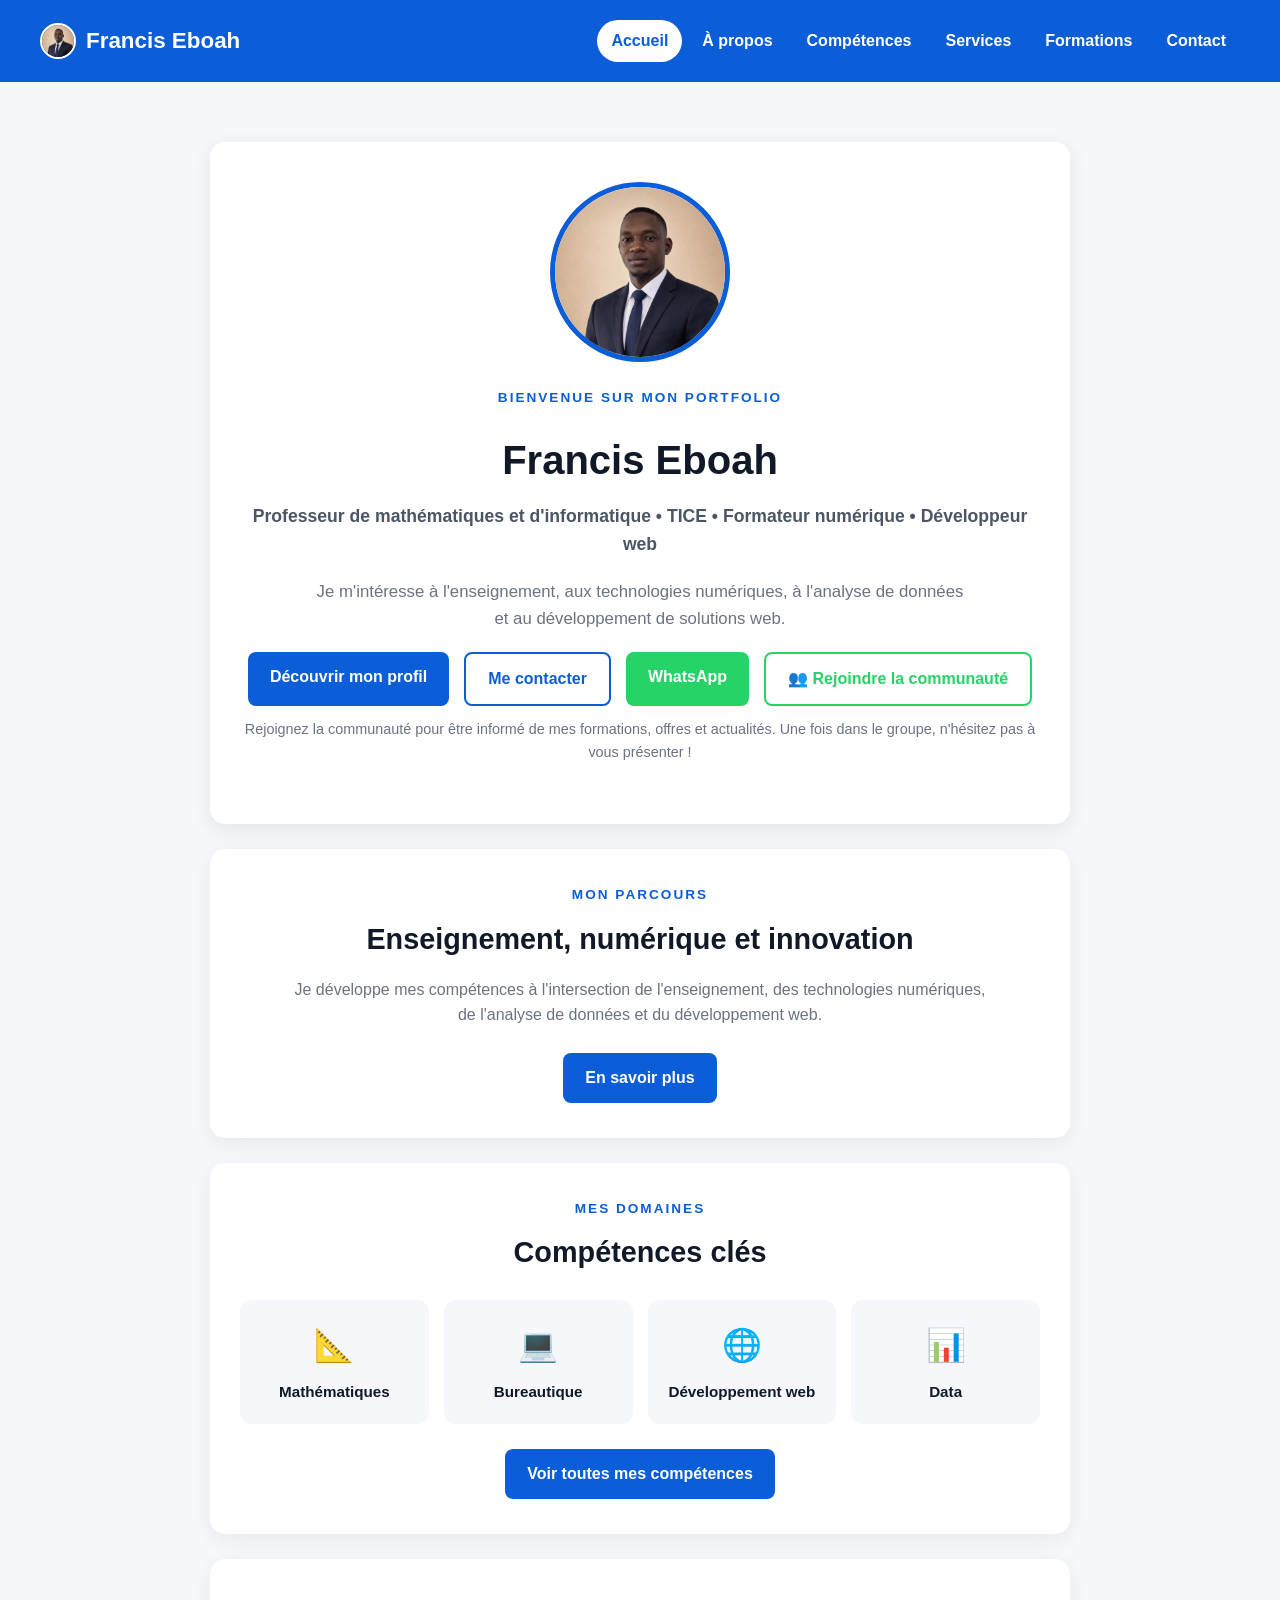
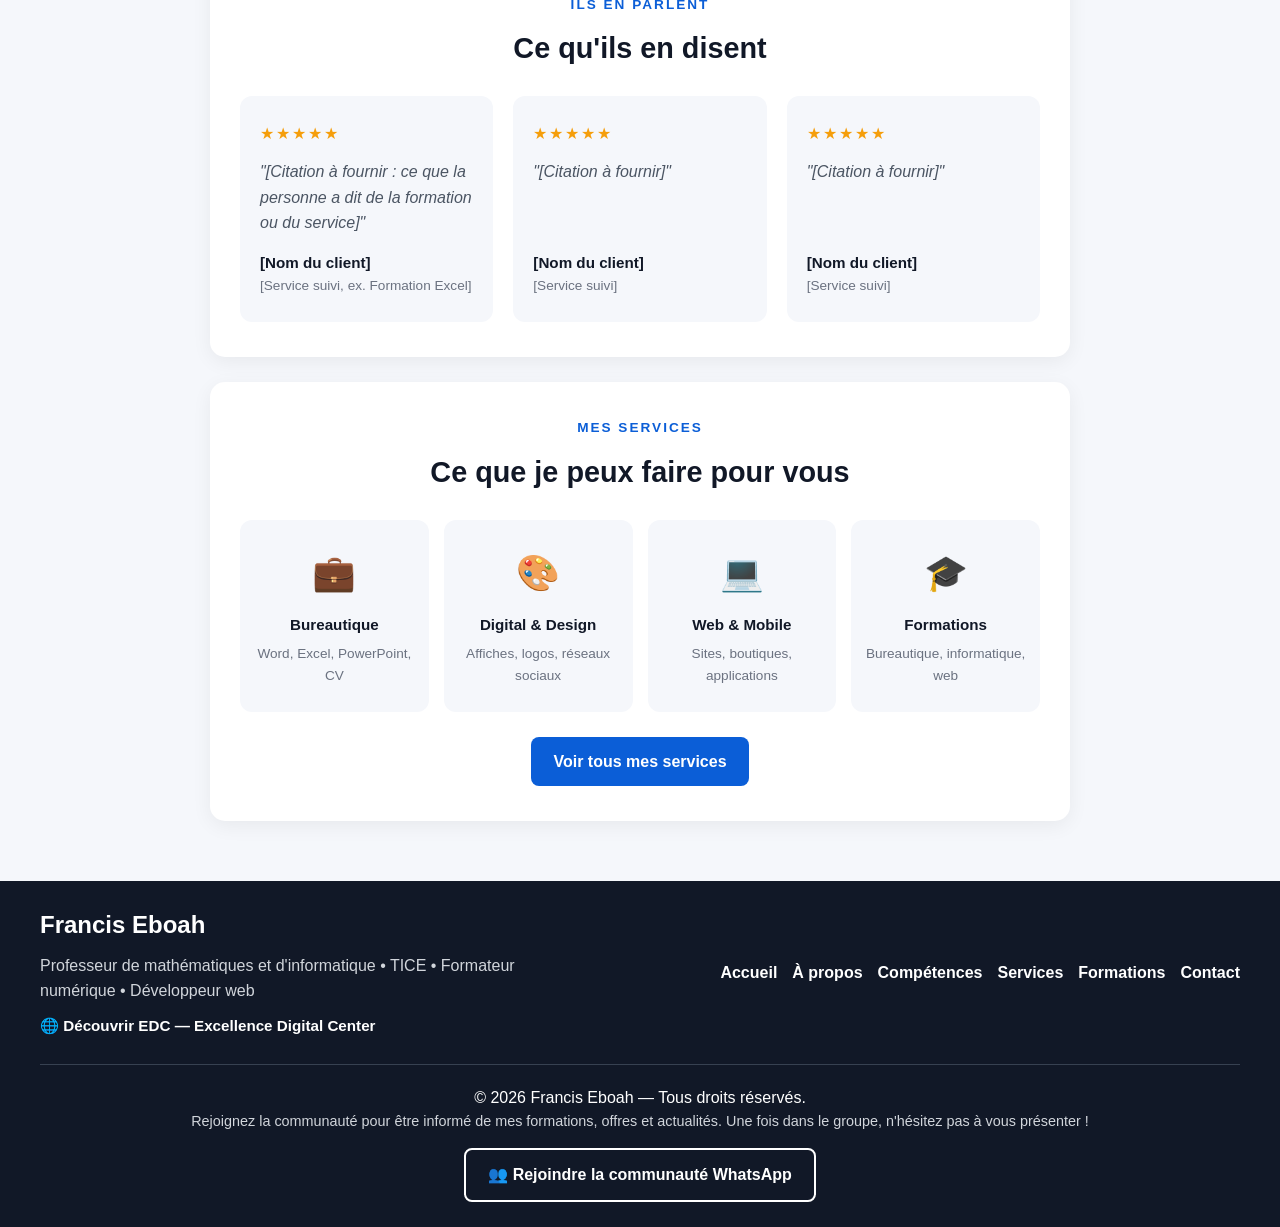
==== index.html @ 72c36e60 "Transformer le site en application installable (PWA)  - Ajout de manifest.json, sw.js (service worke" ====
<!DOCTYPE html>
<html lang="fr">
<head>
    <meta charset="UTF-8">
    <meta name="viewport" content="width=device-width, initial-scale=1.0">

    <title>Francis Eboah | Portfolio professionnel</title>
    <meta name="description" content="Portfolio de Francis Eboah : professeur de mathématiques et d'informatique, TICE, formateur numérique et développeur web.">

    <link rel="stylesheet" href="css/style.css">
    <script src="js/main.js" defer></script>
</head>

<body>

    <!-- EN-TÊTE : rempli automatiquement par js/main.js
         avec le contenu de components/header.html -->
    <header id="site-header"></header>

    <!-- CONTENU PRINCIPAL (propre à cette page) -->
    <main>

        <!-- Bloc de présentation -->
        <section class="hero">

            <img src="assets/francis-eboah.png"
                 alt="Francis Eboah"
                 class="profile-photo"
                 width="180" height="180">

            <p class="welcome">
                BIENVENUE SUR MON PORTFOLIO
            </p>

            <h2>Francis Eboah</h2>

            <h3>
                Professeur de mathématiques et d'informatique • TICE • Formateur numérique • Développeur web
            </h3>

            <p class="intro">
                Je m'intéresse à l'enseignement, aux technologies numériques,
                à l'analyse de données et au développement de solutions web.
            </p>

            <div class="hero-buttons">

                <a href="about.html" class="btn">
                    Découvrir mon profil
                </a>

                <a href="contact.html" class="btn btn-secondary">
                    Me contacter
                </a>

                <a
                    href="https://wa.me/2250748746140"
                    class="btn btn-whatsapp"
                    target="_blank"
                    rel="noopener noreferrer"
                >
                    WhatsApp
                </a>

                <a
                    href="https://chat.whatsapp.com/JefwyV0An08DUR2MvyoDQ3"
                    class="btn btn-communaute"
                    target="_blank"
                    rel="noopener noreferrer"
                >
                    👥 Rejoindre la communauté
                </a>

            </div>

            <!-- Réutilise le style .form-note (texte discret, déjà utilisé
                 dans le formulaire de contact.html) -->
            <p class="form-note">
                Rejoignez la communauté pour être informé de mes formations, offres et actualités. Une fois dans le groupe, n'hésitez pas à vous présenter !
            </p>

        </section>

        <!-- Aperçu : parcours -->
        <section class="home-about">

            <p class="welcome">MON PARCOURS</p>

            <h2>Enseignement, numérique et innovation</h2>

            <p>
                Je développe mes compétences à l'intersection de l'enseignement,
                des technologies numériques, de l'analyse de données et du
                développement web.
            </p>

            <a href="about.html" class="btn">
                En savoir plus
            </a>

        </section>

        <!-- Aperçu : compétences -->
        <section class="home-skills">

            <p class="welcome">MES DOMAINES</p>

            <h2>Compétences clés</h2>

            <div class="home-skills-grid">

                <div class="home-skill">
                    <span>📐</span>
                    <h3>Mathématiques</h3>
                </div>

                <div class="home-skill">
                    <span>💻</span>
                    <h3>Bureautique</h3>
                </div>

                <div class="home-skill">
                    <span>🌐</span>
                    <h3>Développement web</h3>
                </div>

                <div class="home-skill">
                    <span>📊</span>
                    <h3>Data</h3>
                </div>

            </div>

            <a href="skills.html" class="btn">
                Voir toutes mes compétences
            </a>

        </section>

        <!-- Témoignages.
             ⚠ CONTENU À REMPLACER : les 3 cartes ci-dessous sont des
             exemples entre crochets, PAS de vrais avis. Ne jamais publier
             de faux témoignages : remplace chaque [texte entre crochets]
             par un vrai retour d'une personne réellement formée ou d'un
             vrai client (avec son accord). Pour ajouter une 4e carte,
             copier un bloc <div class="testimonial-card">. -->
        <section class="home-testimonials">

            <p class="welcome">ILS EN PARLENT</p>

            <h2>Ce qu'ils en disent</h2>

            <div class="testimonials-grid">

                <div class="testimonial-card">
                    <div class="testimonial-stars">★★★★★</div>
                    <p class="testimonial-quote">
                        "[Citation à fournir : ce que la personne a dit
                        de la formation ou du service]"
                    </p>
                    <p class="testimonial-author">
                        [Nom du client]
                        <span>[Service suivi, ex. Formation Excel]</span>
                    </p>
                </div>

                <div class="testimonial-card">
                    <div class="testimonial-stars">★★★★★</div>
                    <p class="testimonial-quote">
                        "[Citation à fournir]"
                    </p>
                    <p class="testimonial-author">
                        [Nom du client]
                        <span>[Service suivi]</span>
                    </p>
                </div>

                <div class="testimonial-card">
                    <div class="testimonial-stars">★★★★★</div>
                    <p class="testimonial-quote">
                        "[Citation à fournir]"
                    </p>
                    <p class="testimonial-author">
                        [Nom du client]
                        <span>[Service suivi]</span>
                    </p>
                </div>

            </div>

        </section>

        <!-- Aperçu : services -->
        <section class="home-services">

            <p class="welcome">MES SERVICES</p>

            <h2>Ce que je peux faire pour vous</h2>

            <div class="home-services-grid">

                <div class="home-service">
                    <span>💼</span>
                    <h3>Bureautique</h3>
                    <p>Word, Excel, PowerPoint, CV</p>
                </div>

                <div class="home-service">
                    <span>🎨</span>
                    <h3>Digital &amp; Design</h3>
                    <p>Affiches, logos, réseaux sociaux</p>
                </div>

                <div class="home-service">
                    <span>💻</span>
                    <h3>Web &amp; Mobile</h3>
                    <p>Sites, boutiques, applications</p>
                </div>

                <div class="home-service">
                    <span>🎓</span>
                    <h3>Formations</h3>
                    <p>Bureautique, informatique, web</p>
                </div>

            </div>

            <a href="services.html" class="btn">
                Voir tous mes services
            </a>

        </section>

    </main>

    <!-- PIED DE PAGE : rempli automatiquement par js/main.js
         avec le contenu de components/footer.html -->
    <footer id="site-footer"></footer>

</body>
</html>
---- css/style.css ----
/* ==========================================================================
   style.css — Feuille de style UNIQUE du portfolio de Francis Eboah

   ORGANISATION
     1.  Variables (couleurs, ombres)      -> pour changer le thème, modifier ICI
     2.  Base (reset, body, main)
     3.  En-tête et navigation
     4.  Boutons
     5.  Page d'accueil
     6.  Pages intérieures (bandeau + cartes)
     7.  Compétences / Services / Contact
     8.  Formulaire de service (NOUVEAU)
     9.  Pied de page
     10. Responsive téléphone  ->  TOUJOURS EN DERNIER (voir explication)

   POURQUOI LE RESPONSIVE EST À LA FIN ?
   En CSS, à spécificité égale, la règle écrite EN DERNIER gagne.
   Dans l'ancienne version, le bloc @media était au début du fichier : ses
   règles étaient donc écrasées par les règles de base écrites après lui
   (les grilles restaient sur plusieurs colonnes sur téléphone).
   ========================================================================== */


/* ==========================================================================
   1. VARIABLES
   Utilisation : color: var(--bleu);
   ========================================================================== */
:root {
    /* Couleurs principales */
    --bleu: #0b5ed7;
    --bleu-fonce: #084298;        /* survol des boutons */
    --bleu-pale: #eaf2ff;         /* fond des étiquettes projet */
    --bleu-nav-survol: #dbeafe;   /* survol du menu (sur fond bleu) */
    --bleu-pied-survol: #93c5fd;  /* survol des liens du pied de page */

    /* Textes */
    --texte: #1f2937;
    --titre: #111827;
    --texte-moyen: #4b5563;
    --texte-clair: #6b7280;

    /* Fonds */
    --fond: #f5f7fb;
    --blanc: #ffffff;
    --pied: #111827;
    --pied-texte: #d1d5db;
    --pied-bordure: #374151;

    /* WhatsApp */
    --whatsapp: #25d366;
    --whatsapp-fonce: #1ebe5d;

    /* Ombres */
    --ombre-hero: 0 5px 20px rgba(0, 0, 0, 0.08);
    --ombre-carte: 0 5px 20px rgba(0, 0, 0, 0.06);
    --ombre-survol: 0 10px 25px rgba(0, 0, 0, 0.10);
}


/* ==========================================================================
   2. BASE
   ========================================================================== */

/* Remise à zéro : supprime les marges par défaut du navigateur */
* {
    margin: 0;
    padding: 0;
    box-sizing: border-box;
}

/* Défilement fluide vers les ancres (ex. contact.html#demande) */
html {
    scroll-behavior: smooth;
}

/* L'en-tête étant fixe, on décale les ancres pour qu'il ne cache pas le titre */
section[id] {
    scroll-margin-top: 90px;
}

body {
    font-family: Arial, sans-serif;
    background: var(--fond);
    color: var(--texte);
    line-height: 1.6;
}

/* Conteneur central : toutes les pages y placent leur contenu */
main {
    max-width: 900px;
    margin: 40px auto;
    padding: 20px;
}


/* ==========================================================================
   3. EN-TÊTE ET NAVIGATION
   Le HTML de la navigation est dans components/header.html
   ========================================================================== */
header {
    background: var(--bleu);
    color: white;
    padding: 20px;
    text-align: center;

    /* EN-TÊTE FIXE : reste collé en haut de l'écran pendant le défilement */
    position: sticky;
    top: 0;
    z-index: 1000;   /* passe au-dessus du contenu de la page */
    transition: padding 0.3s, box-shadow 0.3s;
}

/* Classe ajoutée par main.js dès que l'on descend dans la page :
   en-tête plus compact + ombre pour le détacher du contenu */
header.scrolled {
    padding: 10px 20px;
    box-shadow: 0 4px 15px rgba(0, 0, 0, 0.25);
}

/* Réserve la hauteur UNIQUEMENT tant que le header n'est pas chargé
   (:empty = aucun contenu) -> évite que la page "saute" au chargement */
#site-header:empty {
    min-height: 76px;
}

.navbar {
    display: flex;
    justify-content: space-between;
    align-items: center;
    gap: 20px;
    max-width: 1200px;
    margin: auto;
}

.logo {
    display: flex;
    align-items: center;
    gap: 10px;
    color: white;
    text-decoration: none;
    font-size: 1.4rem;
    font-weight: bold;
}

/* Photo de profil utilisée comme logo, à côté du nom */
.logo-photo {
    width: 36px;
    height: 36px;
    object-fit: cover;
    object-position: center top;
    border-radius: 50%;
    border: 2px solid white;
    flex-shrink: 0;             /* ne rétrécit jamais, même si "Francis Eboah" est long */
}

.nav-links {
    display: flex;
    flex-wrap: wrap;
    justify-content: center;
    gap: 6px;
}

/* Chaque lien = une "pilule" arrondie */
.nav-links a {
    color: white;
    text-decoration: none;
    font-weight: bold;
    padding: 8px 14px;
    border-radius: 999px;
    transition: background 0.3s, color 0.3s;
}

/* Survol : fond blanc translucide */
.nav-links a:hover {
    background: rgba(255, 255, 255, 0.18);
}

/* Page courante (classe ajoutée automatiquement par main.js) :
   pilule blanche, texte bleu */
.nav-links a.active {
    background: white;
    color: var(--bleu);
}

/* Contour visible quand on navigue au clavier (accessibilité) */
.logo:focus-visible,
.nav-links a:focus-visible,
.menu-toggle:focus-visible {
    outline: 3px solid white;
    outline-offset: 2px;
}

/* Bouton "hamburger" : caché sur ordinateur, affiché sur téléphone (section 10) */
.menu-toggle {
    display: none;
    background: transparent;
    color: white;
    border: 2px solid white;
    border-radius: 8px;
    font-size: 1.4rem;
    line-height: 1;
    padding: 4px 10px;
    cursor: pointer;
}


/* ==========================================================================
   4. BOUTONS
   ========================================================================== */
.btn {
    display: inline-block;
    background: var(--bleu);
    color: white;
    padding: 12px 22px;
    border-radius: 8px;
    text-decoration: none;
    font-weight: bold;
    border: none;
    font-size: 1rem;
    font-family: inherit;
    cursor: pointer;
}

.btn:hover {
    background: var(--bleu-fonce);
}

/* Variante : bouton à contour */
.btn-secondary {
    background: transparent;
    color: var(--bleu);
    border: 2px solid var(--bleu);
}

.btn-secondary:hover {
    background: var(--bleu);
    color: white;
}

/* Variante : bouton WhatsApp */
.btn-whatsapp {
    background: var(--whatsapp);
    color: white;
}

.btn-whatsapp:hover {
    background: var(--whatsapp-fonce);
}

/* Variante : bouton communauté (contour WhatsApp, sur fond clair ou bleu) */
.btn-communaute {
    background: transparent;
    color: var(--whatsapp);
    border: 2px solid var(--whatsapp);
}

.btn-communaute:hover {
    background: var(--whatsapp);
    color: white;
}

/* Sur le pied de page (fond sombre), le contour doit rester lisible */
.footer-bottom .btn-communaute {
    color: white;
    border-color: white;
    margin-top: 15px;
}

.footer-bottom .btn-communaute:hover {
    background: var(--whatsapp);
    border-color: var(--whatsapp);
}


/* ==========================================================================
   5. PAGE D'ACCUEIL
   ========================================================================== */

/* Petit texte en majuscules au-dessus des titres */
.welcome {
    color: var(--bleu);
    font-size: 0.85rem;
    font-weight: bold;
    letter-spacing: 2px;
    margin-bottom: 10px;
}

/* --- Bloc principal (hero) --- */
.hero {
    background: white;
    padding: 40px 25px;
    border-radius: 15px;
    text-align: center;
    box-shadow: var(--ombre-hero);
}

.hero h2 {
    font-size: 2.5rem;
    color: var(--titre);
    margin-bottom: 10px;
}

.hero h3 {
    font-size: 1.1rem;
    color: var(--texte-moyen);
    margin-bottom: 20px;
}

.hero p {
    margin-bottom: 20px;
}

.intro {
    max-width: 650px;
    margin: 0 auto 25px;
    color: var(--texte-clair);
    font-size: 1.05rem;
}

.profile-photo {
    width: 180px;
    height: 180px;
    object-fit: cover;
    object-position: center top;   /* garde le haut du visage dans le cadre */
    border-radius: 50%;
    display: block;
    margin: 0 auto 25px;
    border: 5px solid var(--bleu);
}

.hero-buttons {
    display: flex;
    justify-content: center;
    gap: 15px;
    flex-wrap: wrap;
}

/* --- Section "Mon parcours" --- */
.home-about {
    background: white;
    padding: 35px 30px;
    margin-top: 25px;
    border-radius: 15px;
    text-align: center;
    box-shadow: var(--ombre-carte);
}

.home-about h2 {
    color: var(--titre);
    font-size: 1.8rem;
    margin-bottom: 15px;
}

.home-about p:not(.welcome) {
    max-width: 700px;
    margin: 0 auto 25px;
    color: var(--texte-clair);
}

/* --- Section "Compétences clés" --- */
.home-skills {
    background: white;
    padding: 35px 30px;
    margin-top: 25px;
    border-radius: 15px;
    text-align: center;
    box-shadow: var(--ombre-carte);
}

.home-skills h2 {
    color: var(--titre);
    font-size: 1.8rem;
    margin-bottom: 25px;
}

.home-skills-grid {
    display: grid;
    grid-template-columns: repeat(4, 1fr);
    gap: 15px;
    margin-bottom: 25px;
}

.home-skill {
    padding: 20px 10px;
    background: var(--fond);
    border-radius: 12px;
    transition: transform 0.3s;
}

.home-skill:hover {
    transform: translateY(-4px);
}

.home-skill span {
    display: block;
    font-size: 2rem;
    margin-bottom: 8px;
}

.home-skill h3 {
    color: var(--titre);
    font-size: 0.95rem;
}

/* --- Section "Témoignages" --- */
.home-testimonials {
    background: white;
    padding: 35px 30px;
    margin-top: 25px;
    border-radius: 15px;
    text-align: center;
    box-shadow: var(--ombre-carte);
}

.home-testimonials h2 {
    color: var(--titre);
    font-size: 1.8rem;
    margin-bottom: 25px;
}

.testimonials-grid {
    display: grid;
    grid-template-columns: repeat(3, 1fr);
    gap: 20px;
}

.testimonial-card {
    background: var(--fond);
    padding: 25px 20px;
    border-radius: 12px;
    text-align: left;
    display: flex;
    flex-direction: column;
}

/* Étoiles : lettres "★" pleines, en doré */
.testimonial-stars {
    color: #f59e0b;
    letter-spacing: 2px;
    margin-bottom: 12px;
}

.testimonial-quote {
    color: var(--texte-moyen);
    font-style: italic;
    margin-bottom: 15px;
    flex-grow: 1;               /* pousse le nom vers le bas, cartes alignées */
}

.testimonial-author {
    font-weight: bold;
    color: var(--titre);
    font-size: 0.95rem;
}

.testimonial-author span {
    display: block;
    font-weight: normal;
    color: var(--texte-clair);
    font-size: 0.85rem;
}


/* --- Section "Mes services" (aperçu) --- */
.home-services {
    background: white;
    padding: 35px 30px;
    margin-top: 25px;
    border-radius: 15px;
    text-align: center;
    box-shadow: var(--ombre-carte);
}

.home-services h2 {
    color: var(--titre);
    font-size: 1.8rem;
    margin-bottom: 25px;
}

.home-services-grid {
    display: grid;
    grid-template-columns: repeat(4, 1fr);
    gap: 15px;
    margin-bottom: 25px;
}

.home-service {
    padding: 25px 12px;
    background: var(--fond);
    border-radius: 12px;
    transition: transform 0.3s;
}

.home-service:hover {
    transform: translateY(-4px);
}

.home-service span {
    display: block;
    font-size: 2.2rem;
    margin-bottom: 12px;
}

.home-service h3 {
    color: var(--titre);
    font-size: 0.95rem;
    margin-bottom: 6px;
}

.home-service p {
    color: var(--texte-clair);
    font-size: 0.85rem;
}


/* ==========================================================================
   6. PAGES INTÉRIEURES (À propos, Compétences, Projets, Contact)
   ========================================================================== */

/* Bandeau de titre en haut de chaque page */
.page-header {
    background: white;
    padding: 40px 25px;
    border-radius: 15px;
    text-align: center;
    margin-bottom: 25px;
    box-shadow: var(--ombre-hero);
}

.page-header h1 {
    font-size: 2.3rem;
    color: var(--titre);
    margin-bottom: 10px;
}

.page-header p:last-child {
    color: var(--texte-clair);
}

/* Carte de contenu (page À propos, formulaire...) */
.content-card {
    background: white;
    padding: 30px;
    border-radius: 15px;
    margin-bottom: 25px;
    box-shadow: var(--ombre-carte);
}

.content-card h2 {
    color: var(--bleu);
    margin-bottom: 18px;
}

.content-card p {
    color: var(--texte-moyen);
    margin-bottom: 15px;
}

/* Grille des domaines d'activité (page À propos) */
.info-grid {
    display: grid;
    grid-template-columns: repeat(2, 1fr);
    gap: 20px;
}

.info-item {
    padding: 20px;
    background: var(--fond);
    border-radius: 12px;
    border-left: 4px solid var(--bleu);
}

.info-item h3 {
    color: var(--titre);
    margin-bottom: 8px;
}

.info-item p {
    margin-bottom: 0;
    font-size: 0.95rem;
}

/* --- Chiffre clé (ex. "+150 personnes formées", page À propos) --- */
.stat {
    text-align: center;
    margin: 5px 0 25px;
}

.stat strong {
    display: block;
    font-size: 3.2rem;
    line-height: 1.1;
    color: var(--bleu);
}

.stat span {
    font-weight: bold;
    color: var(--texte-moyen);
}

/* --- Bannières défilantes 16:9 (page À propos) -------------------------
   Défilement AUTOMATIQUE, en CSS pur (aucun JavaScript), de la droite
   vers la gauche, en boucle continue.

   LE PROBLÈME QU'ON CORRIGE ICI
   La version précédente utilisait :
       .banniere-track { width: max-content; }
       .banniere       { flex: 0 0 92vw; max-width: 500px; }
   Or le "92vw" d'un flex-item peut dépasser la largeur RÉELLE de la carte
   (sur téléphone : 92 % de l'écran + marges de main + padding de
   .content-card = débordement). En plus, "gap: 15px" sur le ruban fausse
   le calcul de translateX(-50%) (5 espaces pour 6 images au lieu de 6) :
   la boucle saute à chaque tour.

   LA CORRECTION
   On donne au ruban une largeur EXPLICITE (multiple entier de la fenêtre
   visible), et chaque bannière une fraction exacte de cette largeur :
       --nb-bannieres : nombre TOTAL de figures (3 réelles + 3 copies = 6)
       track : width = 100% × --nb-bannieres
       banniere : flex-basis = 100% / --nb-bannieres
   Résultat : chaque bannière = 100 % de la largeur VISIBLE de la carte,
   quelle que soit la taille de l'écran.

   BOUCLE SANS SAUT
   On a supprimé le "gap: 15px" (qui faussait le calcul) : l'espacement
   est maintenant à l'intérieur de chaque bannière via
   "padding-right: 15px", avec box-sizing: border-box (global).
   Le ruban vaut 6 × 100 %, sa moitié vaut 3 × 100 % : au moment où on a
   glissé de -50 %, l'image 4 (= copie de la 1) est pile à la place de
   la 1. Boucle parfaite.

   VITESSE : 9s pour un tour complet (= 3 bannières × 3 s).
   Pour ralentir : 15s. Pour accélérer : 6s.
   ------------------------------------------------------------------------- */
.banniere-defilante {
    width: 100%;
    overflow: hidden;           /* cache tout ce qui dépasse de la fenêtre */
    padding-bottom: 10px;
}

.banniere-track {
    display: flex;

    /* Nombre TOTAL de figures dans le ruban.
       3 images réelles + 3 copies identiques = 6.
       Si tu ajoutes/retires une image dans about.html, mets à jour ce
       nombre (et duplique/retire la copie correspondante). */
    --nb-bannieres: 6;

    /* Largeur explicite = 100 % × le nombre de figures.
       C'est cette largeur qui sert de référence à translateX(-50%). */
    width: calc(100% * var(--nb-bannieres));

    animation: defilement-banniere 9s linear infinite;
}

/* Sur pause au survol / au doigt maintenu : permet de lire une légende */
.banniere-defilante:hover .banniere-track,
.banniere-track:active {
    animation-play-state: paused;
}

.banniere {
    /* Chaque bannière occupe exactement 1/N du ruban, soit 100 % de la
       largeur visible de .banniere-defilante. */
    flex: 0 0 calc(100% / var(--nb-bannieres));
    margin: 0;

    /* L'espace ENTRE les bannières est mis ici (à la place du "gap" du
       ruban) : chaque bannière reste strictement de la même largeur,
       padding compris, ce qui garantit une boucle sans saut. */
    padding-right: 15px;
}

.banniere img {
    display: block;
    width: 100%;
    height: auto;
    aspect-ratio: 16 / 9;       /* force le format bannière 16:9 */
    /* "contain" affiche la photo ENTIÈRE, quitte à laisser une fine bande
       de couleur si l'original n'est pas parfaitement 16:9. "cover"
       recadrerait et couperait les bords : à éviter ici. */
    object-fit: contain;
    background: var(--fond);
    border-radius: 12px;
    box-shadow: var(--ombre-carte);
}

.banniere figcaption {
    margin-top: 8px;
    font-size: 0.9rem;
    color: var(--texte-clair);
    text-align: center;
}

@keyframes defilement-banniere {
    from {
        transform: translateX(0);
    }
    to {
        /* -50% de la largeur du ruban = les 3 images réelles.
           Ne pas mettre -100% : on reviendrait au point de départ AVANT
           d'avoir vu les copies, et la boucle sauterait. */
        transform: translateX(-50%);
    }
}

/* Confort et accessibilité : si la personne a demandé au système de
   réduire les animations, on coupe le défilement automatique et on
   laisse le glissement manuel au doigt / à la souris. */
@media (prefers-reduced-motion: reduce) {
    .banniere-track {
        animation: none;
    }

    /* On déplace l'ascenseur horizontal sur la fenêtre visible
       (et non sur le ruban) pour que le doigt puisse balayer. */
    .banniere-defilante {
        overflow-x: auto;
        scroll-snap-type: x mandatory;
        -webkit-overflow-scrolling: touch;
    }

    .banniere {
        scroll-snap-align: start;
    }
}


/* ==========================================================================
   7. COMPÉTENCES / SERVICES / CONTACT
   ========================================================================== */

/* --- Compétences --- */
.skills-grid {
    display: grid;
    grid-template-columns: repeat(3, 1fr);
    gap: 20px;
    margin-top: 25px;
}

.skill-card {
    background: white;
    padding: 28px 22px;
    border-radius: 15px;
    text-align: center;
    box-shadow: var(--ombre-carte);
    border-top: 4px solid var(--bleu);
    transition: transform 0.3s, box-shadow 0.3s;
}

.skill-card:hover {
    transform: translateY(-5px);
    box-shadow: var(--ombre-survol);
}

.skill-icon {
    font-size: 2.5rem;
    margin-bottom: 15px;
}

.skill-card h2 {
    color: var(--titre);
    font-size: 1.25rem;
    margin-bottom: 12px;
}

.skill-card p {
    color: var(--texte-clair);
    font-size: 0.95rem;
}

/* --- Services (page services.html) ---
   4 cartes (une par catégorie). Chaque carte : icône, titre, phrase,
   liste de services cochés et bouton "Demander ce service". */
.services-grid {
    display: grid;
    grid-template-columns: repeat(2, 1fr);
    gap: 25px;
    margin-top: 25px;
}

.service-card {
    background: white;
    padding: 30px;
    border-radius: 15px;
    box-shadow: var(--ombre-carte);
    border-top: 4px solid var(--bleu);
    display: flex;              /* permet d'aligner les boutons en bas des cartes */
    flex-direction: column;
    transition: transform 0.3s, box-shadow 0.3s;
}

.service-card:hover {
    transform: translateY(-5px);
    box-shadow: var(--ombre-survol);
}

.service-icon {
    font-size: 2.5rem;
    margin-bottom: 15px;
}

.service-card h2 {
    color: var(--titre);
    margin-bottom: 10px;
}

.service-card > p {
    color: var(--texte-clair);
    margin-bottom: 18px;
}

/* Liste des services : puces remplacées par des ✓ bleus */
.service-list {
    list-style: none;
    margin-bottom: 22px;
    flex-grow: 1;               /* pousse le bouton vers le bas de la carte */
}

.service-list li {
    position: relative;
    padding-left: 26px;
    margin-bottom: 8px;
    color: var(--texte-moyen);
}

.service-list li::before {
    content: "✓";
    position: absolute;
    left: 0;
    color: var(--bleu);
    font-weight: bold;
}

.service-card .btn {
    align-self: flex-start;
}

/* --- Formations (page formations.html) ---
   Chaque session (Enseignants / Particuliers) est une .content-card classique,
   avec un ou plusieurs blocs .formation-prix au-dessus du formulaire. */
.formation-prix {
    display: flex;
    align-items: baseline;
    gap: 10px;
    flex-wrap: wrap;
    background: var(--bleu-pale);
    color: var(--bleu-fonce);
    padding: 14px 18px;
    border-radius: 10px;
    margin-bottom: 15px;
}

.formation-prix strong {
    font-size: 1.4rem;
}

.formation-prix span {
    color: var(--texte-moyen);
    font-size: 0.9rem;
}

/* Cases à cocher / boutons radio des formulaires de formation */
.form-checkboxes {
    display: flex;
    flex-direction: column;
    gap: 10px;
    margin-top: 8px;
}

.form-checkbox {
    display: flex;
    align-items: center;
    gap: 10px;
    padding: 12px 14px;
    background: var(--fond);
    border-radius: 8px;
    font-weight: normal;        /* annule le gras hérité de "label" */
    cursor: pointer;
}

.form-checkbox input {
    width: 18px;
    height: 18px;
    accent-color: var(--bleu);  /* colore la case/le rond cochés en bleu */
    flex-shrink: 0;
}

/* Message d'erreur affiché par main.js si aucun module n'est coché
   (session Enseignants : au moins une case requise) */
.form-erreur {
    color: #b91c1c;
    font-size: 0.9rem;
    margin-top: 8px;
}

/* --- Contact --- */
.contact-grid {
    display: grid;
    grid-template-columns: repeat(3, 1fr);
    gap: 25px;
    margin-top: 25px;
    margin-bottom: 25px;   /* espace avant le formulaire (ajouté) */
}

.contact-card {
    background: white;
    padding: 30px 22px;
    border-radius: 15px;
    text-align: center;
    box-shadow: var(--ombre-carte);
    border-top: 4px solid var(--bleu);
}

.contact-icon {
    font-size: 2.5rem;
    margin-bottom: 15px;
}

.contact-card h2 {
    color: var(--titre);
    margin-bottom: 10px;
}

.contact-card p {
    color: var(--texte-clair);
    margin-bottom: 20px;
}

.contact-card .btn {
    margin-top: 5px;
}


/* ==========================================================================
   8. FORMULAIRE DE SERVICE (NOUVEAU)
   Utilisé dans contact.html ; logique dans js/main.js
   ========================================================================== */
.form-group {
    margin-bottom: 18px;
}

.form-group label {
    display: block;
    font-weight: bold;
    color: var(--titre);
    margin-bottom: 6px;
}

.form-group input,
.form-group select,
.form-group textarea {
    width: 100%;
    padding: 12px 14px;
    font-family: inherit;
    font-size: 1rem;
    color: var(--texte);
    background: var(--fond);
    border: 2px solid transparent;
    border-radius: 8px;
}

.form-group textarea {
    min-height: 130px;
    resize: vertical;
}

/* Contour visible au clavier / au toucher : important pour l'accessibilité */
.form-group input:focus,
.form-group select:focus,
.form-group textarea:focus {
    outline: none;
    border-color: var(--bleu);
    background: white;
}

.form-note {
    font-size: 0.9rem;
    color: var(--texte-clair);
    margin-top: 12px;
    margin-bottom: 0;
}


/* ==========================================================================
   9. PIED DE PAGE
   Le HTML est dans components/footer.html
   ========================================================================== */
footer {
    text-align: center;
    padding: 25px;
    margin-top: 40px;
    background: var(--pied);
    color: white;
}

.footer-content {
    max-width: 1200px;
    margin: auto;
    display: flex;
    justify-content: space-between;
    align-items: center;
    gap: 30px;
}

.footer-brand {
    text-align: left;
}

.footer-brand h2 {
    margin-bottom: 8px;
}

.footer-brand p {
    color: var(--pied-texte);
    max-width: 500px;
}

/* Lien vers EDC, sous la bio du pied de page */
.footer-edc-link {
    display: inline-block;
    margin-top: 10px;
    color: white;
    font-weight: bold;
    text-decoration: none;
    font-size: 0.95rem;
}

.footer-edc-link:hover {
    color: var(--bleu-pied-survol);
    text-decoration: underline;
}

.footer-links {
    display: flex;
    flex-wrap: wrap;
    justify-content: center;
    gap: 15px;
}

.footer-links a {
    color: white;
    text-decoration: none;
    font-weight: bold;
}

.footer-links a:hover {
    color: var(--bleu-pied-survol);
}

.footer-bottom {
    max-width: 1200px;
    margin: 25px auto 0;
    padding-top: 20px;
    border-top: 1px solid var(--pied-bordure);
    text-align: center;
}

.footer-bottom p {
    margin: 0;
}


/* ==========================================================================
   10. RESPONSIVE — TÉLÉPHONES (écrans de 700px de large ou moins)
   ⚠ Ce bloc doit rester LE DERNIER du fichier.
   Tout nouveau style "téléphone" s'ajoute ici.
   ========================================================================== */
@media (max-width: 700px) {

    /* --- Navigation : logo + bouton hamburger, menu déroulant --- */
    header {
        padding: 12px 16px;       /* en-tête plus fin sur téléphone */
    }

    header.scrolled {
        padding: 8px 16px;
    }

    .logo {
        font-size: 1.2rem;
        gap: 8px;
    }

    .logo-photo {
        width: 30px;
        height: 30px;
    }

    .navbar {
        flex-wrap: wrap;
        gap: 12px;
    }

    .menu-toggle {
        display: block;
    }

    .nav-links {
        display: none;            /* caché tant que le bouton n'est pas touché */
        width: 100%;
        flex-direction: column;
        align-items: stretch;
        gap: 6px;
        /* Si l'écran est petit, le menu défile au lieu de dépasser */
        max-height: calc(100vh - 90px);
        overflow-y: auto;
    }

    .nav-links.open {
        display: flex;            /* classe ajoutée/retirée par main.js */
    }

    .nav-links a {
        text-align: center;
        font-size: 1rem;
        padding: 12px 8px;
        border-radius: 10px;
    }

    /* --- Accueil --- */
    .hero {
        padding: 30px 18px;
    }

    .hero h2 {
        font-size: 2rem;
    }

    .hero h3 {
        font-size: 1rem;
    }

    .intro {
        font-size: 0.95rem;
    }

    .profile-photo {
        width: 150px;
        height: 150px;
    }

    .home-skills {
        padding: 30px 18px;
    }

    .home-skills-grid {
        grid-template-columns: repeat(2, 1fr);
    }

    .home-testimonials {
        padding: 30px 18px;
    }

    .testimonials-grid {
        grid-template-columns: 1fr;
    }

    .home-services {
        padding: 30px 18px;
    }

    .home-services-grid {
        grid-template-columns: repeat(2, 1fr);
    }

    /* --- Pages intérieures --- */
    .page-header {
        padding: 30px 18px;
    }

    .page-header h1 {
        font-size: 2rem;
    }

    .content-card {
        padding: 22px 18px;
    }

    .info-grid {
        grid-template-columns: 1fr;
    }

    .skills-grid {
        grid-template-columns: 1fr;
    }

    .skill-card {
        padding: 25px 20px;
    }

    .services-grid {
        grid-template-columns: 1fr;
    }

    .service-card {
        padding: 25px 20px;
    }

    .contact-grid {
        grid-template-columns: 1fr;
    }

    .contact-card {
        padding: 25px 20px;
    }

    /* --- Pied de page --- */
    .footer-content {
        flex-direction: column;
        text-align: center;
    }

    .footer-brand {
        text-align: center;
    }

    .footer-links {
        gap: 10px;
    }

    .footer-links a {
        font-size: 0.9rem;
    }
}
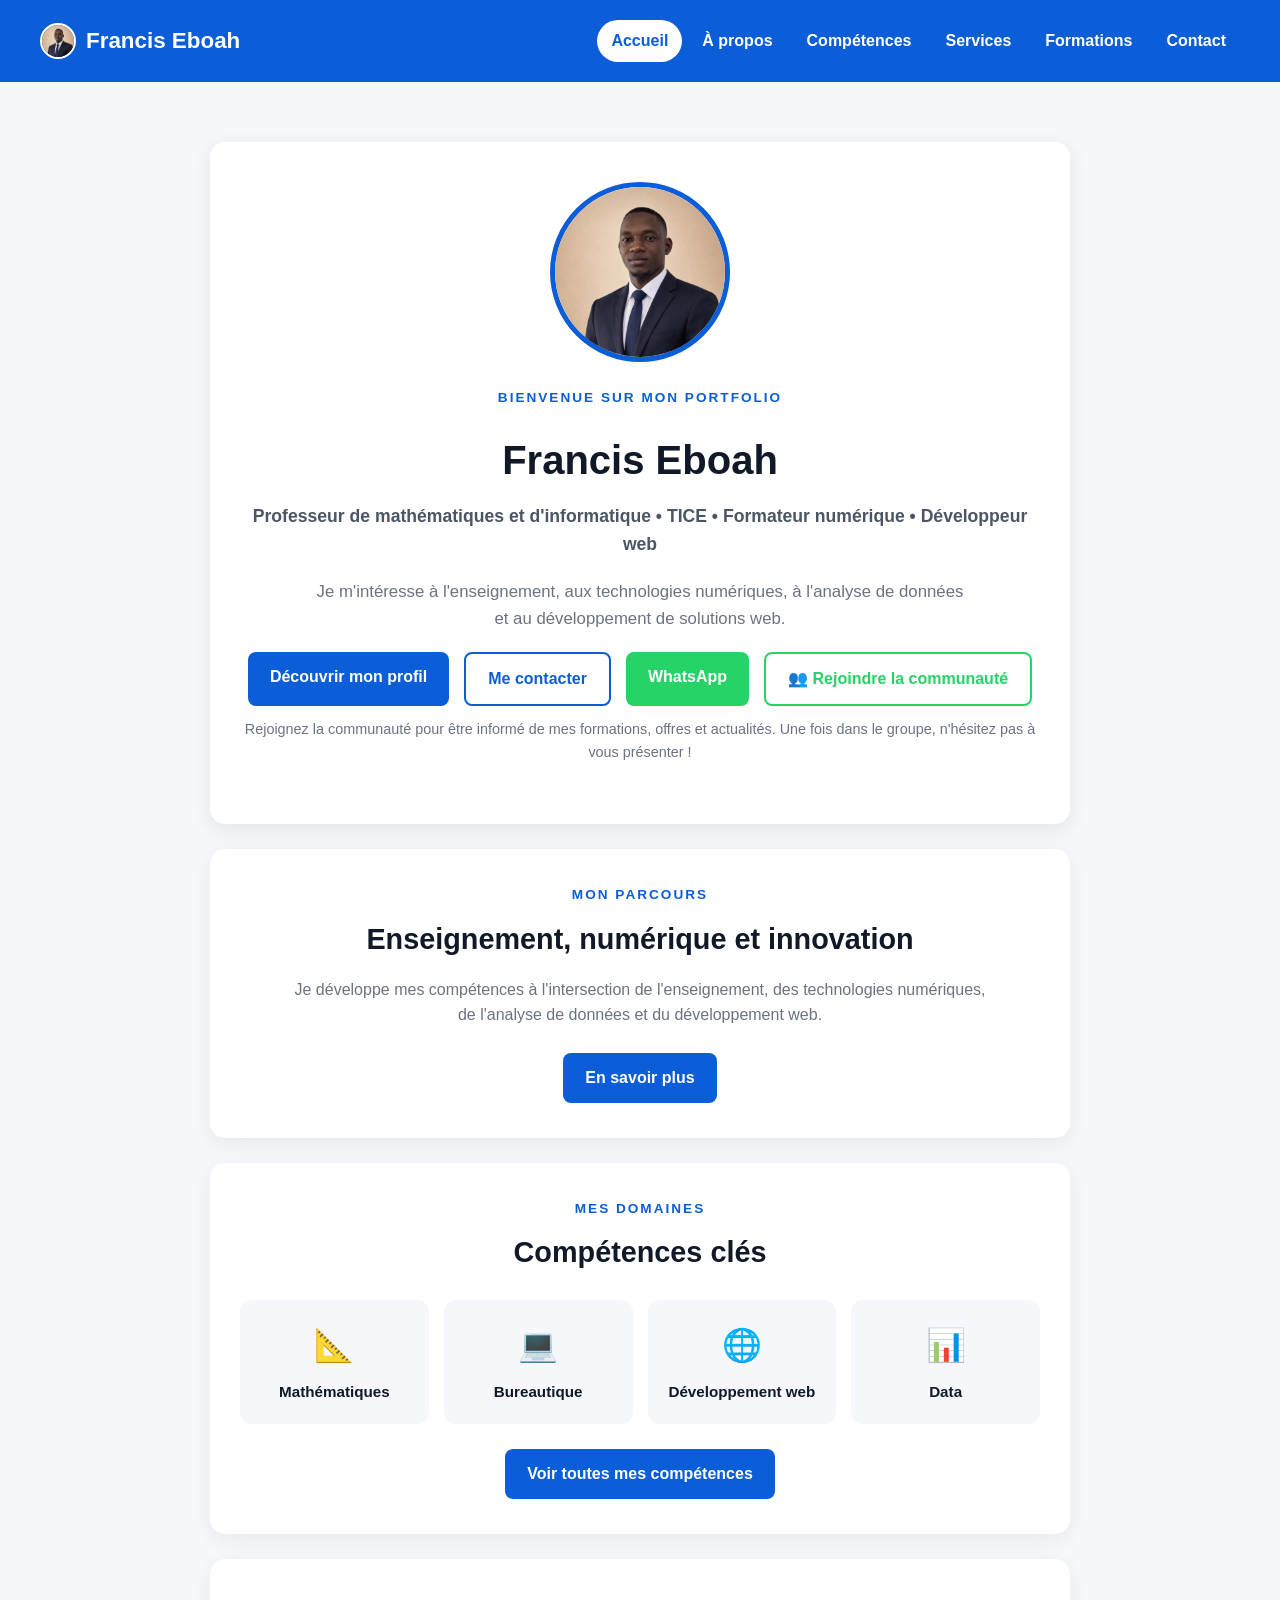
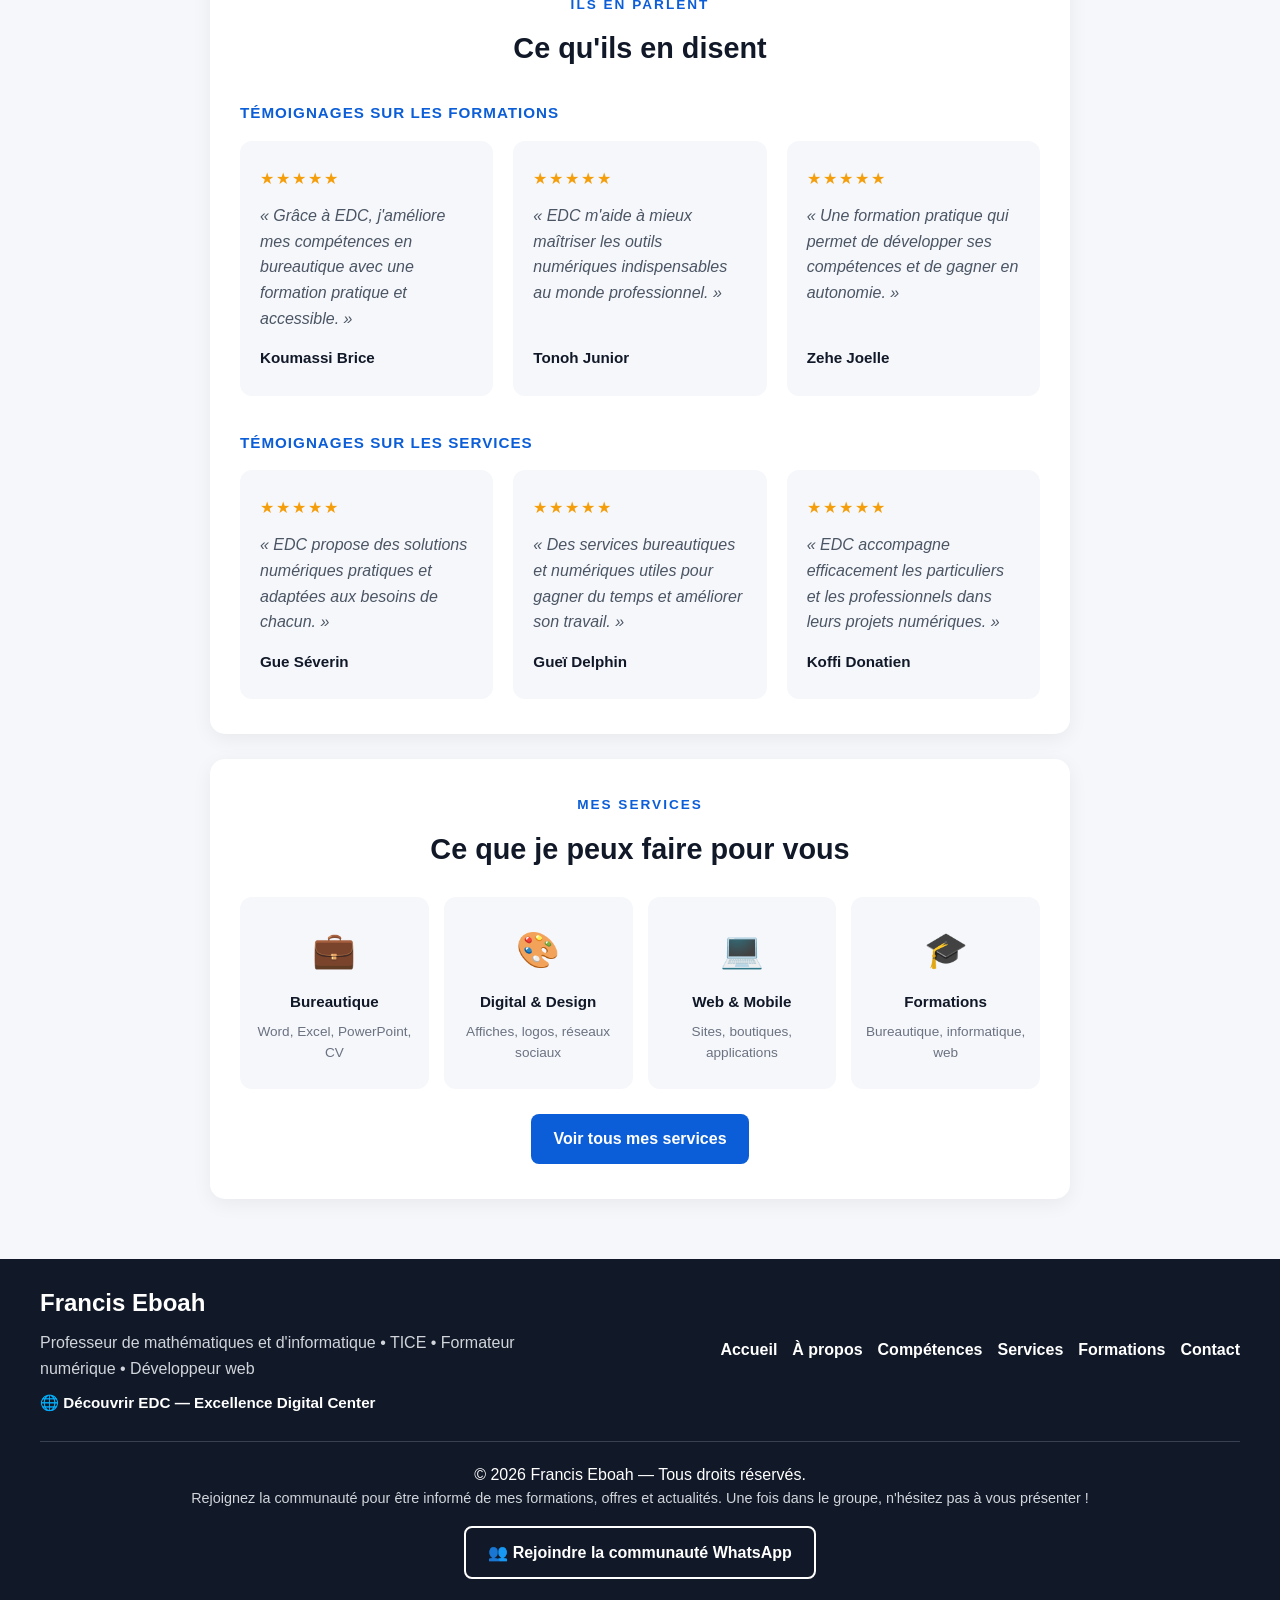
==== commit 4e0117cb: "Ajouter les témoignages clients sur la page d'accueil  - 6 témoignages réels répartis en 2 groupes :" ====
--- a/index.html
+++ b/index.html
@@ -6,6 +6,15 @@
 
     <title>Francis Eboah | Portfolio professionnel</title>
     <meta name="description" content="Portfolio de Francis Eboah : professeur de mathématiques et d'informatique, TICE, formateur numérique et développeur web.">
+
+    <!-- Aperçu de partage (WhatsApp, Facebook...) -->
+    <meta property="og:type" content="website">
+    <meta property="og:title" content="Francis Eboah | Portfolio professionnel">
+    <meta property="og:description" content="Portfolio de Francis Eboah : professeur de mathématiques et d'informatique, TICE, formateur numérique et développeur web.">
+    <meta property="og:image" content="https://franciseboah01.github.io/assets/og-image.png">
+    <meta property="og:url" content="https://franciseboah01.github.io/">
+    <meta property="og:locale" content="fr_FR">
+    <meta name="twitter:card" content="summary_large_image">
 
     <link rel="stylesheet" href="css/style.css">
     <script src="js/main.js" defer></script>
@@ -138,51 +147,89 @@
         </section>
 
         <!-- Témoignages.
-             ⚠ CONTENU À REMPLACER : les 3 cartes ci-dessous sont des
-             exemples entre crochets, PAS de vrais avis. Ne jamais publier
-             de faux témoignages : remplace chaque [texte entre crochets]
-             par un vrai retour d'une personne réellement formée ou d'un
-             vrai client (avec son accord). Pour ajouter une 4e carte,
-             copier un bloc <div class="testimonial-card">. -->
+             Pour ajouter une carte : copier un bloc <div class="testimonial-card">
+             dans la grille concernée (formations ou services). Ne jamais
+             publier de témoignage inventé : toujours un vrai retour d'une
+             personne réellement formée ou d'un vrai client (avec son accord). -->
         <section class="home-testimonials">
 
             <p class="welcome">ILS EN PARLENT</p>
 
             <h2>Ce qu'ils en disent</h2>
 
+            <h3 class="testimonials-subtitle">Témoignages sur les formations</h3>
+
             <div class="testimonials-grid">
 
                 <div class="testimonial-card">
                     <div class="testimonial-stars">★★★★★</div>
                     <p class="testimonial-quote">
-                        "[Citation à fournir : ce que la personne a dit
-                        de la formation ou du service]"
-                    </p>
-                    <p class="testimonial-author">
-                        [Nom du client]
-                        <span>[Service suivi, ex. Formation Excel]</span>
-                    </p>
-                </div>
-
-                <div class="testimonial-card">
-                    <div class="testimonial-stars">★★★★★</div>
-                    <p class="testimonial-quote">
-                        "[Citation à fournir]"
-                    </p>
-                    <p class="testimonial-author">
-                        [Nom du client]
-                        <span>[Service suivi]</span>
-                    </p>
-                </div>
-
-                <div class="testimonial-card">
-                    <div class="testimonial-stars">★★★★★</div>
-                    <p class="testimonial-quote">
-                        "[Citation à fournir]"
-                    </p>
-                    <p class="testimonial-author">
-                        [Nom du client]
-                        <span>[Service suivi]</span>
+                        « Grâce à EDC, j'améliore mes compétences en
+                        bureautique avec une formation pratique et accessible. »
+                    </p>
+                    <p class="testimonial-author">
+                        Koumassi Brice
+                    </p>
+                </div>
+
+                <div class="testimonial-card">
+                    <div class="testimonial-stars">★★★★★</div>
+                    <p class="testimonial-quote">
+                        « EDC m'aide à mieux maîtriser les outils numériques
+                        indispensables au monde professionnel. »
+                    </p>
+                    <p class="testimonial-author">
+                        Tonoh Junior
+                    </p>
+                </div>
+
+                <div class="testimonial-card">
+                    <div class="testimonial-stars">★★★★★</div>
+                    <p class="testimonial-quote">
+                        « Une formation pratique qui permet de développer ses
+                        compétences et de gagner en autonomie. »
+                    </p>
+                    <p class="testimonial-author">
+                        Zehe Joelle
+                    </p>
+                </div>
+
+            </div>
+
+            <h3 class="testimonials-subtitle">Témoignages sur les services</h3>
+
+            <div class="testimonials-grid">
+
+                <div class="testimonial-card">
+                    <div class="testimonial-stars">★★★★★</div>
+                    <p class="testimonial-quote">
+                        « EDC propose des solutions numériques pratiques et
+                        adaptées aux besoins de chacun. »
+                    </p>
+                    <p class="testimonial-author">
+                        Gue Séverin
+                    </p>
+                </div>
+
+                <div class="testimonial-card">
+                    <div class="testimonial-stars">★★★★★</div>
+                    <p class="testimonial-quote">
+                        « Des services bureautiques et numériques utiles pour
+                        gagner du temps et améliorer son travail. »
+                    </p>
+                    <p class="testimonial-author">
+                        Gueï Delphin
+                    </p>
+                </div>
+
+                <div class="testimonial-card">
+                    <div class="testimonial-stars">★★★★★</div>
+                    <p class="testimonial-quote">
+                        « EDC accompagne efficacement les particuliers et les
+                        professionnels dans leurs projets numériques. »
+                    </p>
+                    <p class="testimonial-author">
+                        Koffi Donatien
                     </p>
                 </div>
 
--- a/css/style.css
+++ b/css/style.css
@@ -201,6 +201,13 @@
     line-height: 1;
     padding: 4px 10px;
     cursor: pointer;
+}
+
+/* Barre de navigation du bas (style application) : cachée sur ordinateur,
+   affichée uniquement sur téléphone (voir section 10). Chargée depuis
+   components/bottom-nav.html par js/main.js. */
+.bottom-nav {
+    display: none;
 }
 
 
@@ -424,6 +431,21 @@
     gap: 20px;
 }
 
+/* Sous-titre de groupe ("Témoignages sur les formations" / "...services") */
+.testimonials-subtitle {
+    color: var(--bleu);
+    font-size: 0.95rem;
+    font-weight: bold;
+    letter-spacing: 1px;
+    text-transform: uppercase;
+    text-align: left;
+    margin: 30px 0 15px;
+}
+
+.testimonials-grid + .testimonials-subtitle {
+    margin-top: 35px;
+}
+
 .testimonial-card {
     background: var(--fond);
     padding: 25px 20px;
@@ -1223,4 +1245,73 @@
     .footer-links a {
         font-size: 0.9rem;
     }
-}
+
+    /* --- Barre de navigation du bas (style application) ---
+       Place pour son propre contenu + la zone "encoche" des téléphones
+       récents (env(safe-area-inset-bottom) = 0 sur les téléphones sans
+       encoche, donc sans risque ailleurs). */
+    body {
+        padding-bottom: calc(60px + env(safe-area-inset-bottom));
+    }
+
+    .bottom-nav {
+        display: flex;
+        position: fixed;
+        left: 0;
+        right: 0;
+        bottom: 0;
+        z-index: 1000;
+        background: white;
+        border-top: 1px solid #e5e7eb;
+        box-shadow: 0 -4px 15px rgba(0, 0, 0, 0.08);
+        padding: 6px 4px calc(6px + env(safe-area-inset-bottom));
+    }
+
+    .bottom-nav a {
+        flex: 1;
+        display: flex;
+        flex-direction: column;
+        align-items: center;
+        justify-content: center;
+        gap: 2px;
+        padding: 6px 2px;
+        color: var(--texte-clair);
+        text-decoration: none;
+        font-size: 0.7rem;
+        font-weight: bold;
+        border-radius: 10px;
+        transition: color 0.2s, background 0.2s;
+    }
+
+    .bottom-nav a svg {
+        width: 22px;
+        height: 22px;
+        fill: none;
+        stroke: currentColor;
+        stroke-width: 1.8;
+        stroke-linecap: round;
+        stroke-linejoin: round;
+    }
+
+    /* Icône EDC : la mini-icône de l'app plutôt qu'un pictogramme */
+    .bottom-nav-edc img {
+        width: 22px;
+        height: 22px;
+        border-radius: 6px;
+    }
+
+    .bottom-nav a:hover,
+    .bottom-nav a:focus-visible {
+        background: var(--bleu-pale);
+        color: var(--bleu);
+    }
+
+    /* Page courante (classe ajoutée par main.js, même logique que le menu du haut) */
+    .bottom-nav a.active {
+        color: var(--bleu);
+    }
+
+    .bottom-nav a.active svg {
+        stroke-width: 2.2;
+    }
+}
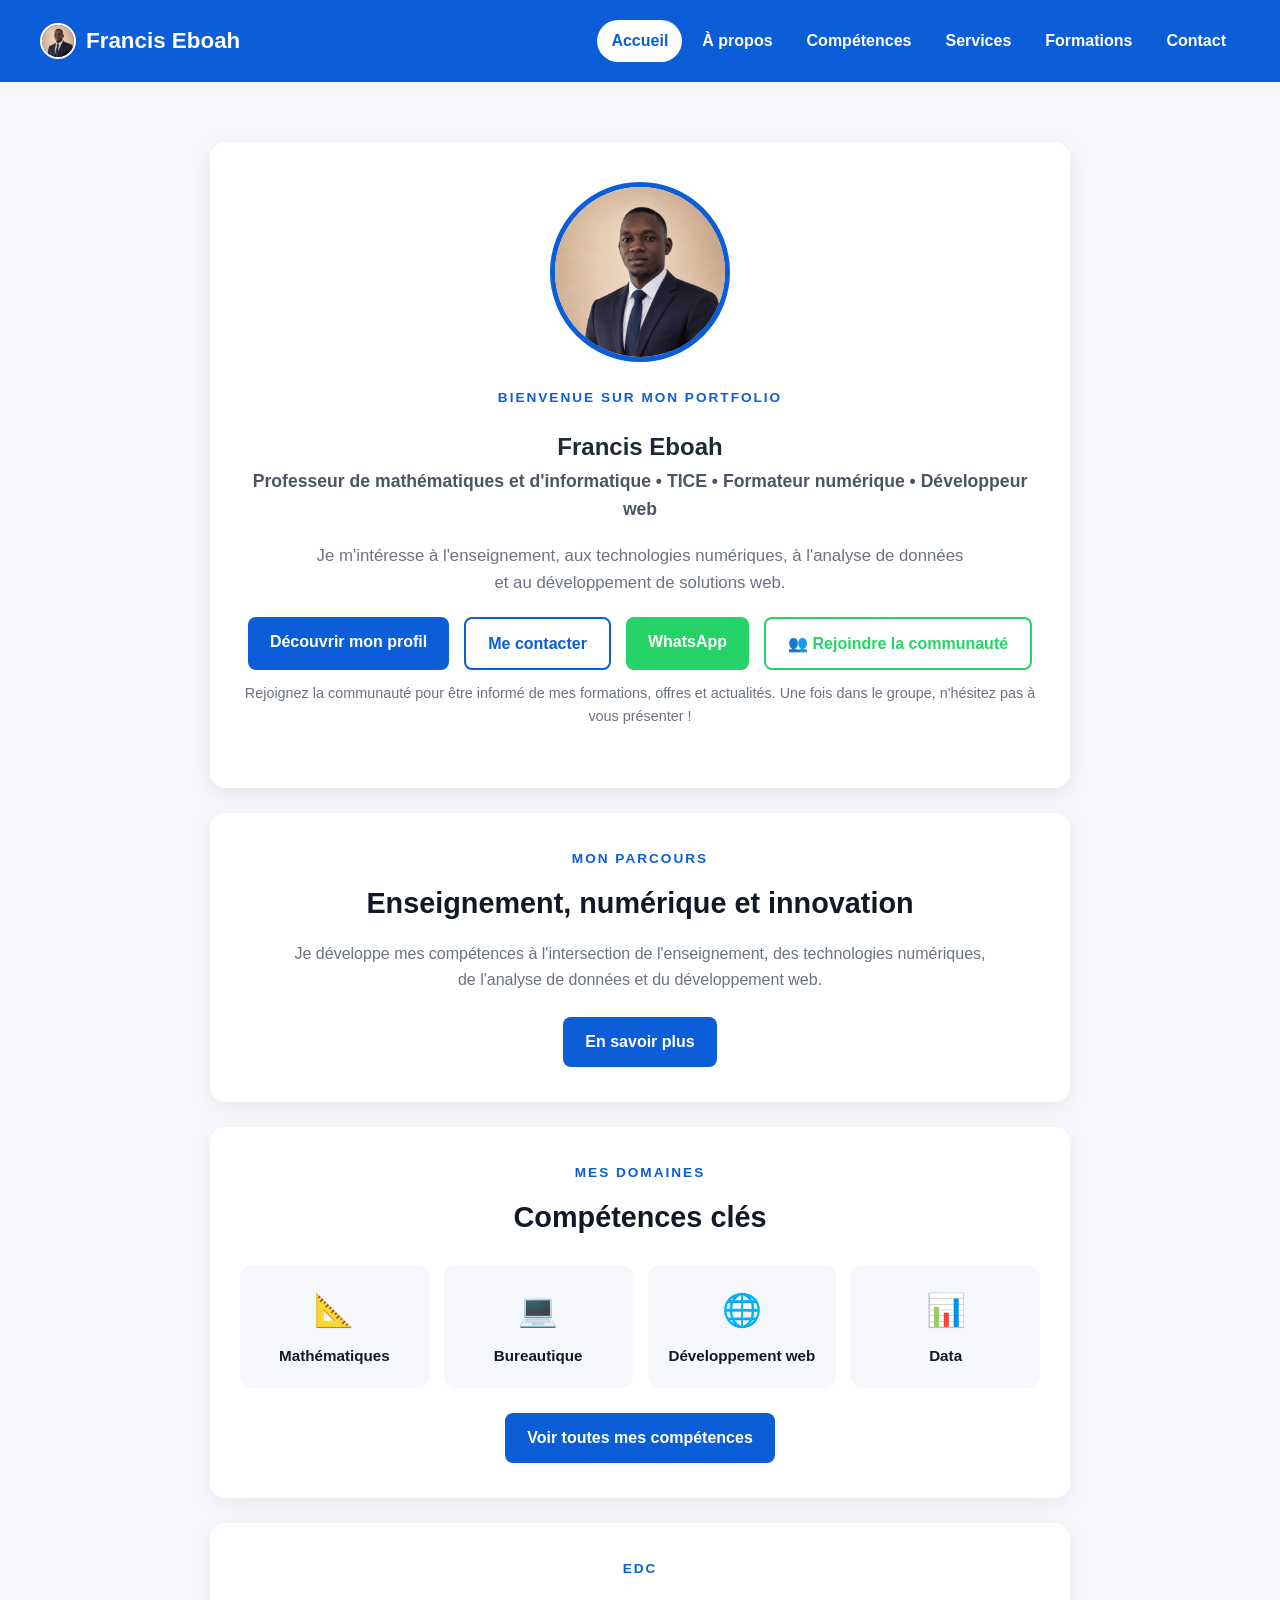
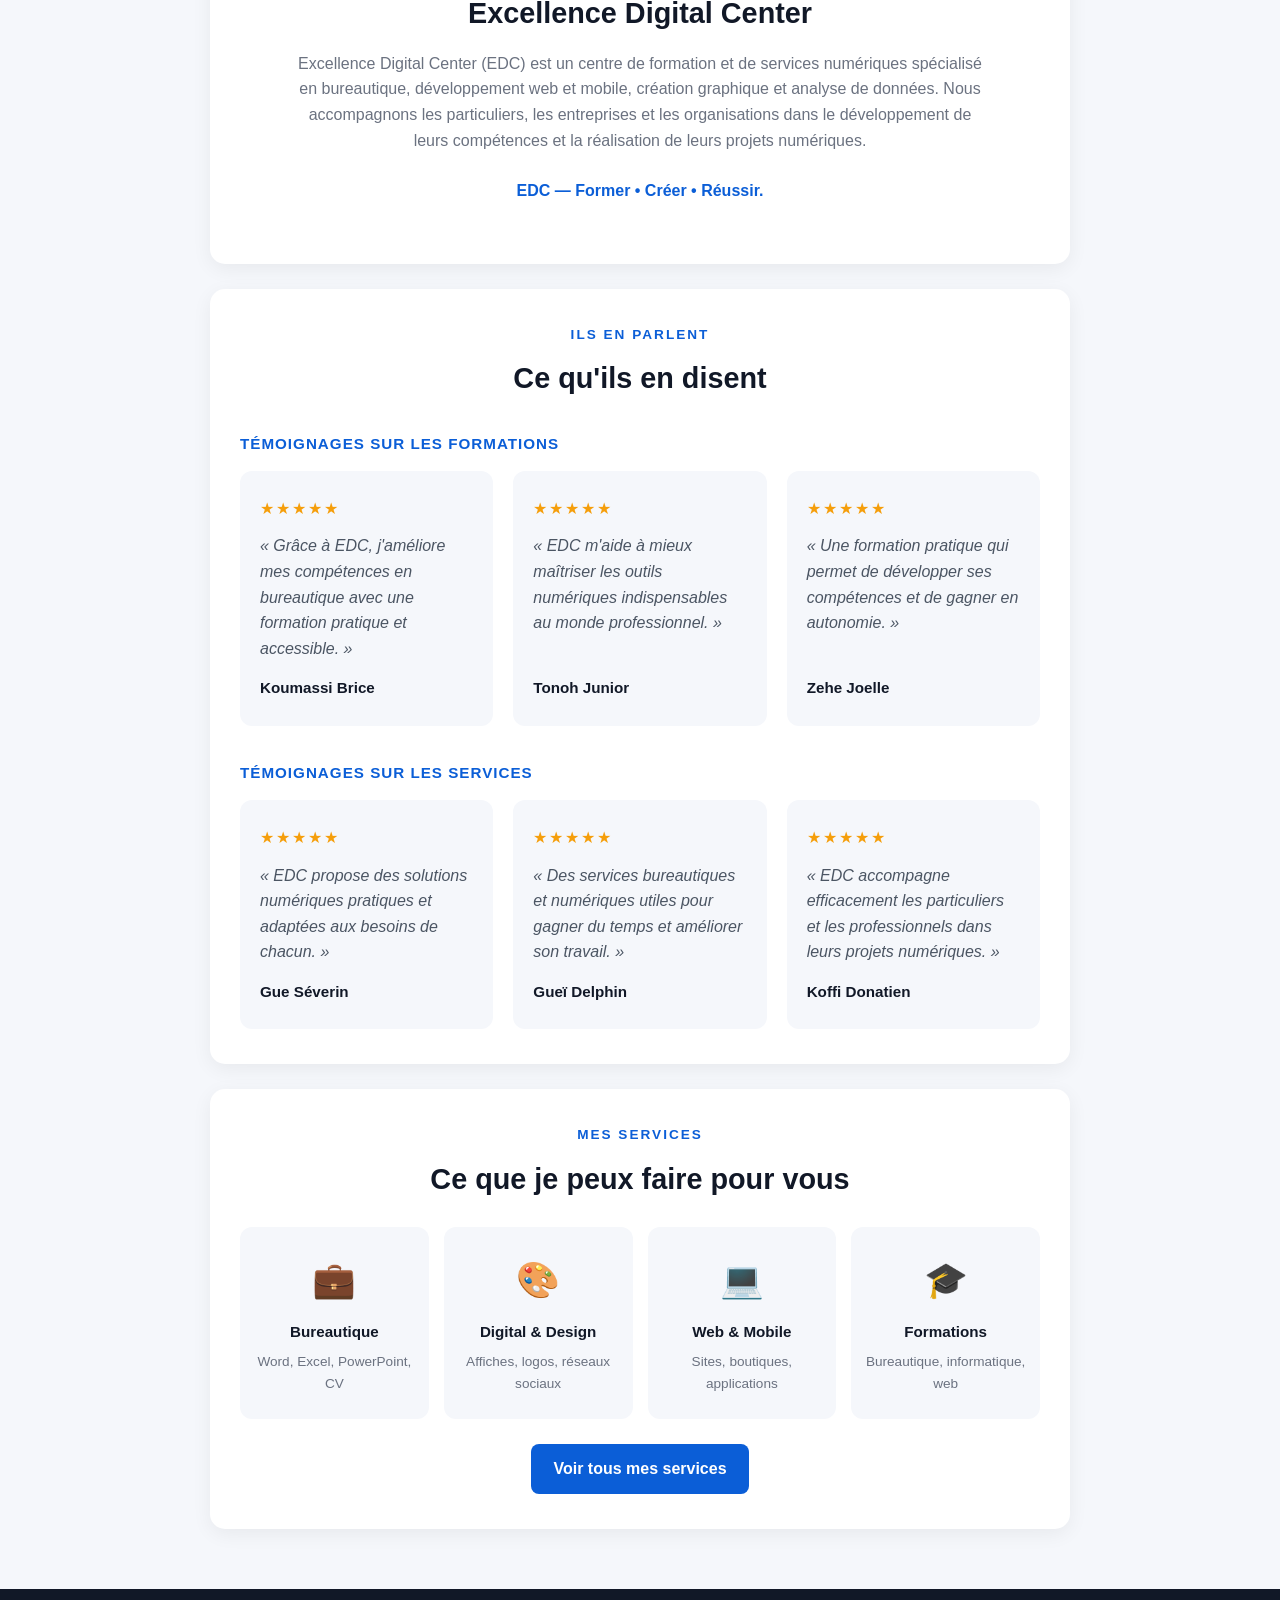
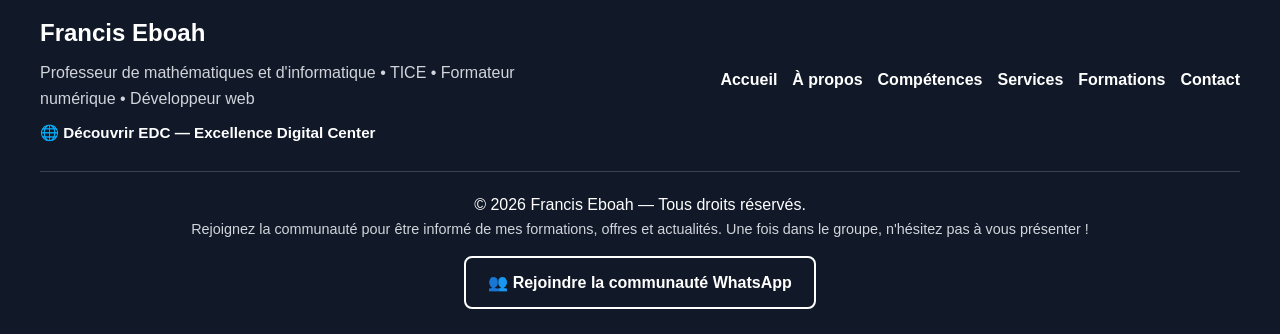
==== commit 7b00c8ee: "Add files via upload Corriger les points de l'audit (email, h1, EDC, CTA, doublon)  - contact.html" ====
--- a/index.html
+++ b/index.html
@@ -41,7 +41,7 @@
                 BIENVENUE SUR MON PORTFOLIO
             </p>
 
-            <h2>Francis Eboah</h2>
+            <h1>Francis Eboah</h1>
 
             <h3>
                 Professeur de mathématiques et d'informatique • TICE • Formateur numérique • Développeur web
@@ -146,6 +146,30 @@
 
         </section>
 
+        <!-- Présentation d'EDC : ajoutée pour donner un contexte avant que
+             les témoignages ci-dessous ne mentionnent "EDC" (sinon la
+             marque apparaît sans explication sur la page d'accueil). -->
+        <section class="home-about">
+
+            <p class="welcome">EDC</p>
+
+            <h2>Excellence Digital Center</h2>
+
+            <p>
+                Excellence Digital Center (EDC) est un centre de formation et de
+                services numériques spécialisé en bureautique, développement web
+                et mobile, création graphique et analyse de données. Nous
+                accompagnons les particuliers, les entreprises et les
+                organisations dans le développement de leurs compétences et la
+                réalisation de leurs projets numériques.
+            </p>
+
+            <p style="font-weight: bold; color: var(--bleu);">
+                EDC — Former • Créer • Réussir.
+            </p>
+
+        </section>
+
         <!-- Témoignages.
              Pour ajouter une carte : copier un bloc <div class="testimonial-card">
              dans la grille concernée (formations ou services). Ne jamais
--- a/css/style.css
+++ b/css/style.css
@@ -909,12 +909,98 @@
     flex-shrink: 0;
 }
 
-/* Message d'erreur affiché par main.js si aucun module n'est coché
-   (session Enseignants : au moins une case requise) */
+/* Message d'erreur affiché par main.js si aucune formation n'est cochée */
 .form-erreur {
     color: #b91c1c;
     font-size: 0.9rem;
     margin-top: 8px;
+}
+
+/* Cartes détaillées des formations (formations.html).
+   Structure : .formation-item-header (case + titre, alignés sur une ligne)
+   puis .formation-item-details (objectif + programme) en dessous. */
+.formations-list {
+    display: flex;
+    flex-direction: column;
+    gap: 14px;
+    margin-top: 8px;
+}
+
+.formation-item {
+    background: var(--fond);
+    border-radius: 10px;
+    padding: 14px 16px;
+    border: 2px solid transparent;
+    transition: border-color 0.15s, background 0.15s;
+}
+
+/* Mise en valeur quand la case est cochée (classe ajoutée par main.js,
+   plus fiable sur tous les navigateurs que le sélecteur CSS :has). */
+.formation-item.est-cochee {
+    border-color: var(--bleu);
+    background: var(--bleu-pale);
+}
+
+/* Case + titre alignés horizontalement, y compris sur mobile (le titre
+   revient à la ligne si besoin, la case ne bouge pas). */
+.formation-item-header {
+    display: flex;
+    align-items: flex-start;
+    gap: 12px;
+    font-weight: normal;   /* annule le gras hérité de "label" */
+    cursor: pointer;
+}
+
+.formation-item-header input[type="checkbox"] {
+    width: 22px;
+    height: 22px;
+    margin-top: 2px;
+    accent-color: var(--bleu);
+    flex-shrink: 0;         /* la case garde sa taille, ne se compresse jamais */
+    cursor: pointer;
+}
+
+.formation-item-title {
+    font-weight: bold;
+    color: var(--titre);
+    font-size: 1.02rem;
+    line-height: 1.3;
+}
+
+.formation-item-details {
+    margin-top: 10px;
+    padding-left: 34px;    /* aligné sous le titre, pas sous la case */
+}
+
+.formation-item-objectif {
+    color: var(--texte-moyen);
+    font-size: 0.92rem;
+    margin-bottom: 8px;
+}
+
+.formation-item-programme-titre {
+    font-weight: 600;
+    color: var(--titre);
+    font-size: 0.9rem;
+    margin-bottom: 4px;
+}
+
+.formation-item-programme {
+    margin: 0;
+    padding-left: 18px;
+    color: var(--texte-moyen);
+    font-size: 0.88rem;
+    line-height: 1.55;
+}
+
+.formation-item-programme li {
+    margin-bottom: 3px;
+}
+
+@media (max-width: 480px) {
+    .formation-item-details {
+        padding-left: 0;   /* plus de place sur petit écran : pleine largeur */
+    }
 }
 
 /* --- Contact --- */
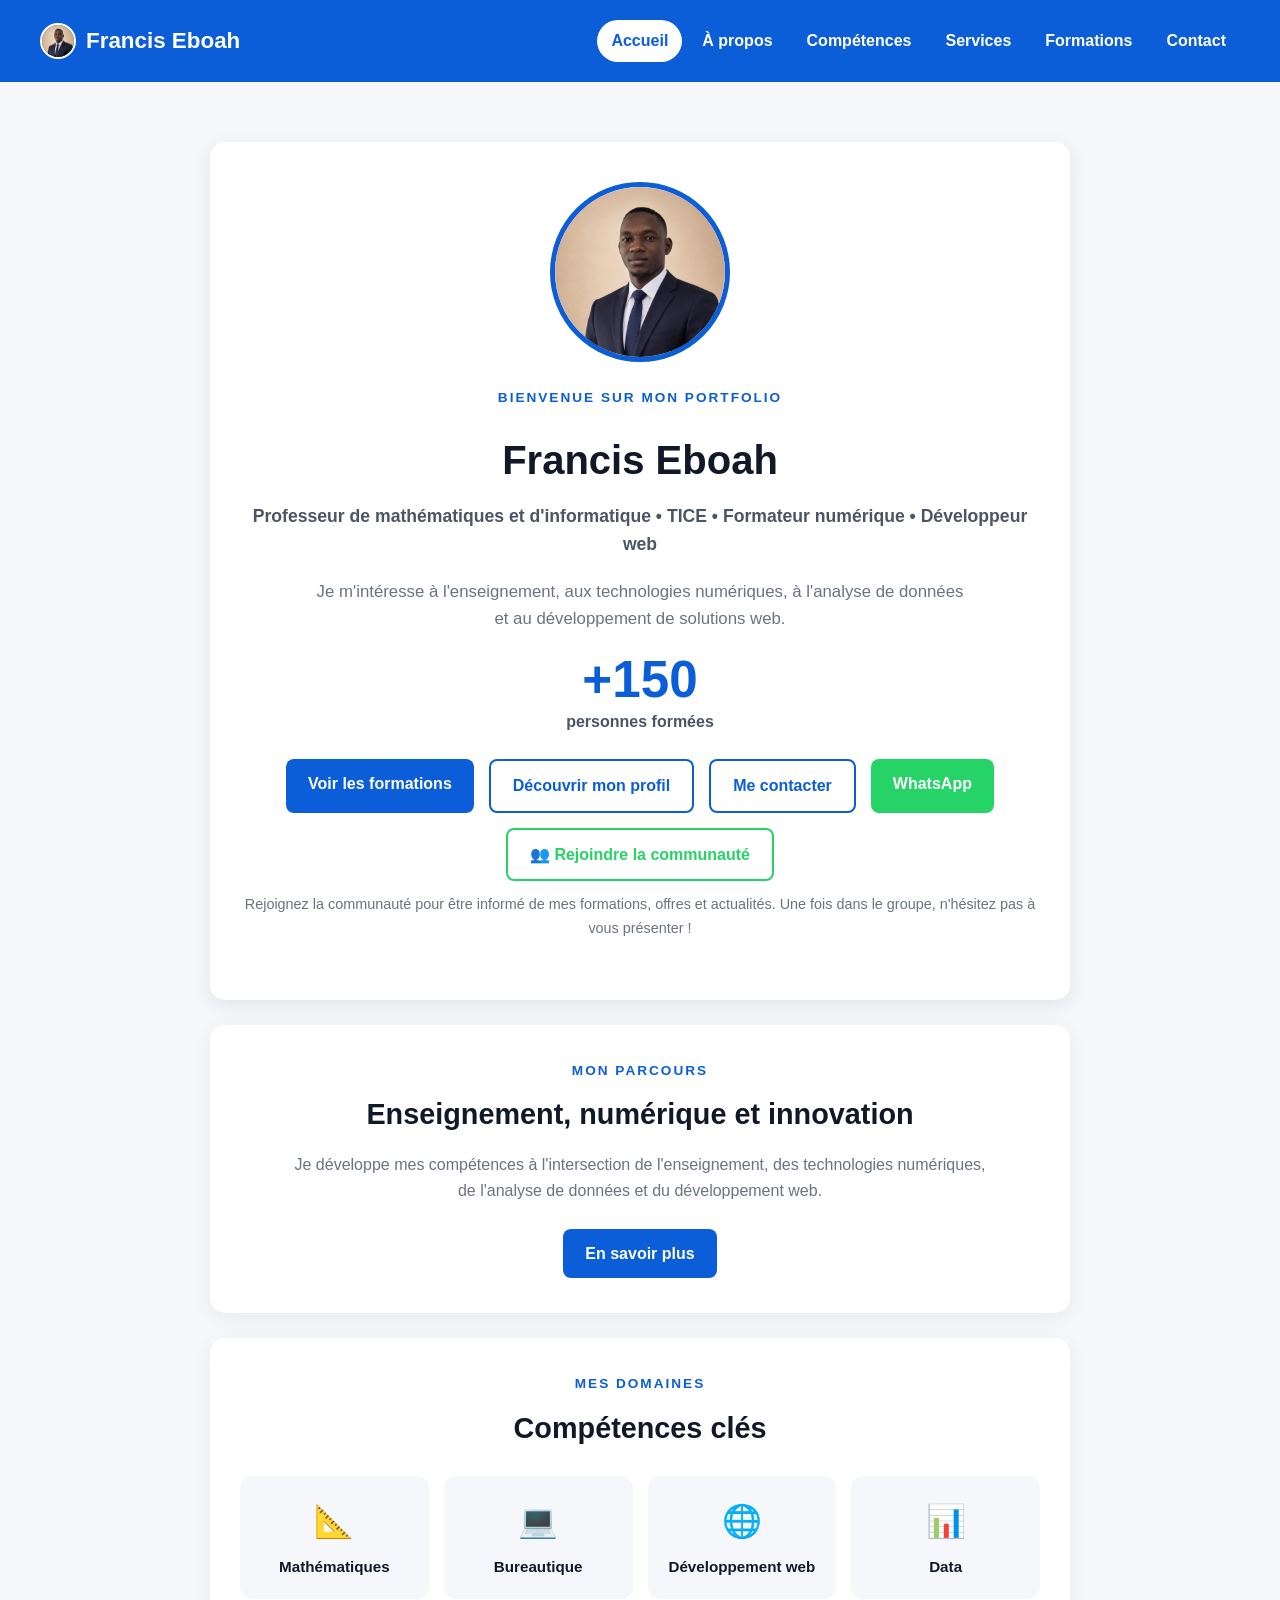
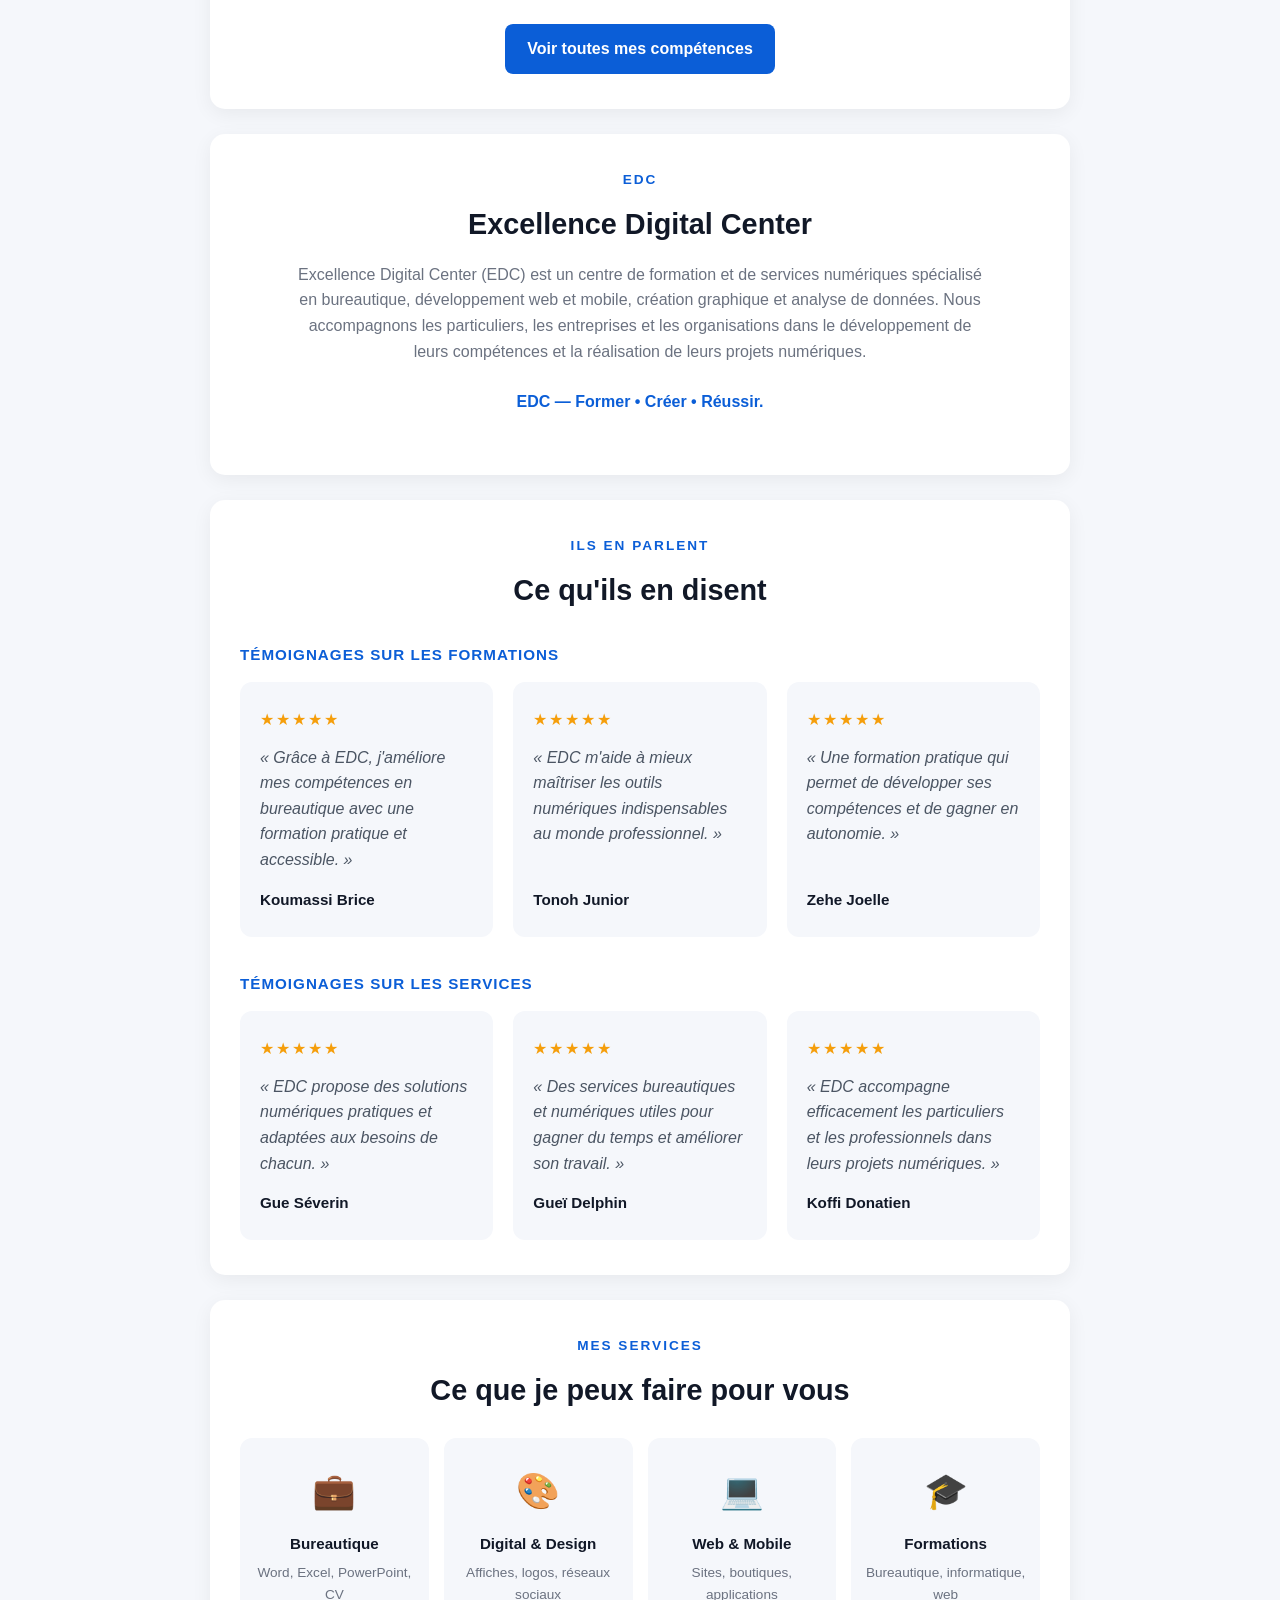
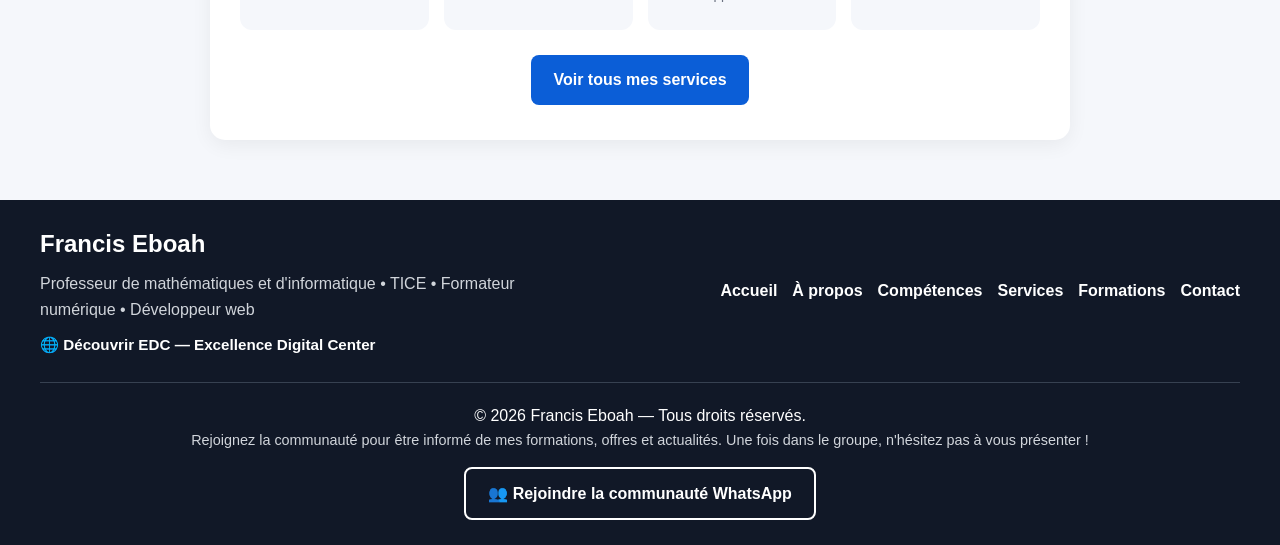
==== commit 4b263f1f: "Add files via upload Ajouter des leviers de conversion (WhatsApp flottant, CTA, SEO)  - Bouton Wha" ====
--- a/index.html
+++ b/index.html
@@ -52,9 +52,20 @@
                 à l'analyse de données et au développement de solutions web.
             </p>
 
+            <!-- Repère de confiance, repris de about.html (même chiffre,
+                 à mettre à jour aux deux endroits si besoin). -->
+            <div class="stat">
+                <strong>+150</strong>
+                <span>personnes formées</span>
+            </div>
+
             <div class="hero-buttons">
 
-                <a href="about.html" class="btn">
+                <a href="formations.html" class="btn">
+                    Voir les formations
+                </a>
+
+                <a href="about.html" class="btn btn-secondary">
                     Découvrir mon profil
                 </a>
 
--- a/css/style.css
+++ b/css/style.css
@@ -301,7 +301,7 @@
     box-shadow: var(--ombre-hero);
 }
 
-.hero h2 {
+.hero h1 {
     font-size: 2.5rem;
     color: var(--titre);
     margin-bottom: 10px;
@@ -1232,7 +1232,7 @@
         padding: 30px 18px;
     }
 
-    .hero h2 {
+    .hero h1 {
         font-size: 2rem;
     }
 
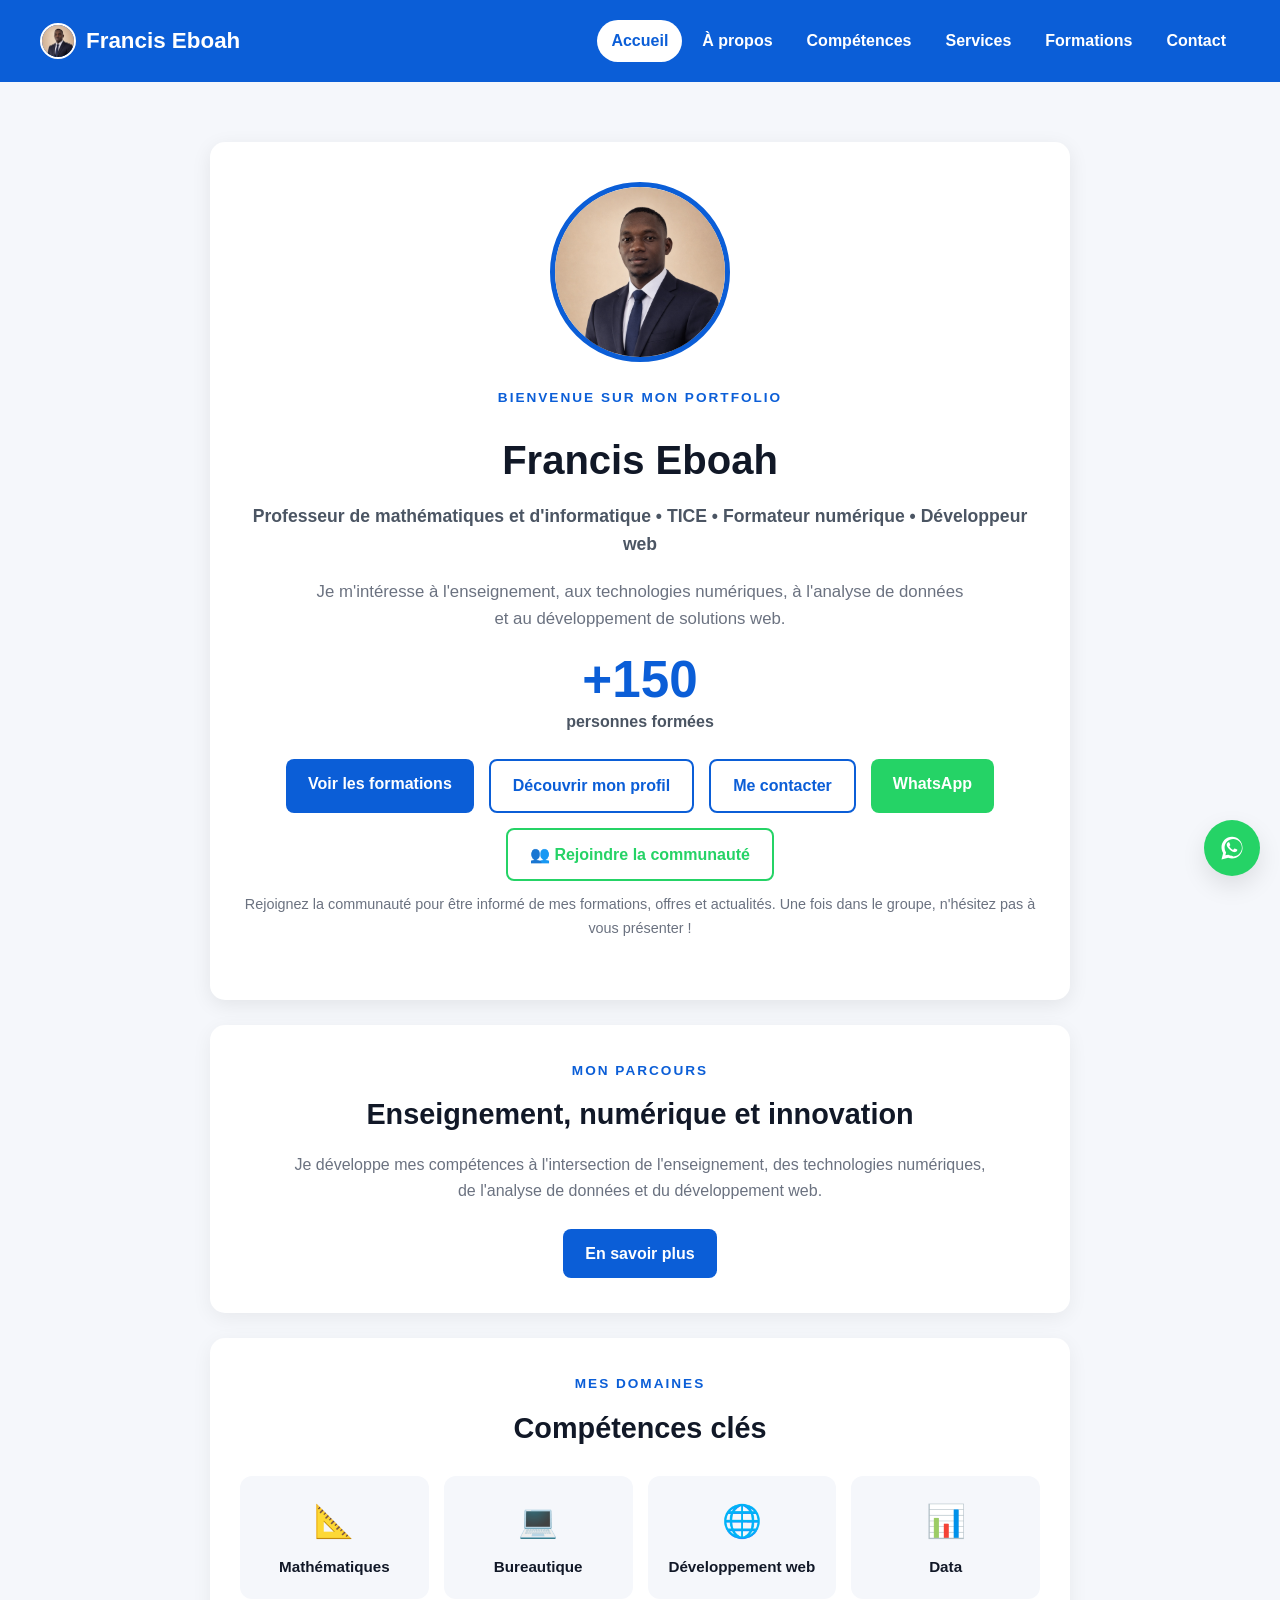
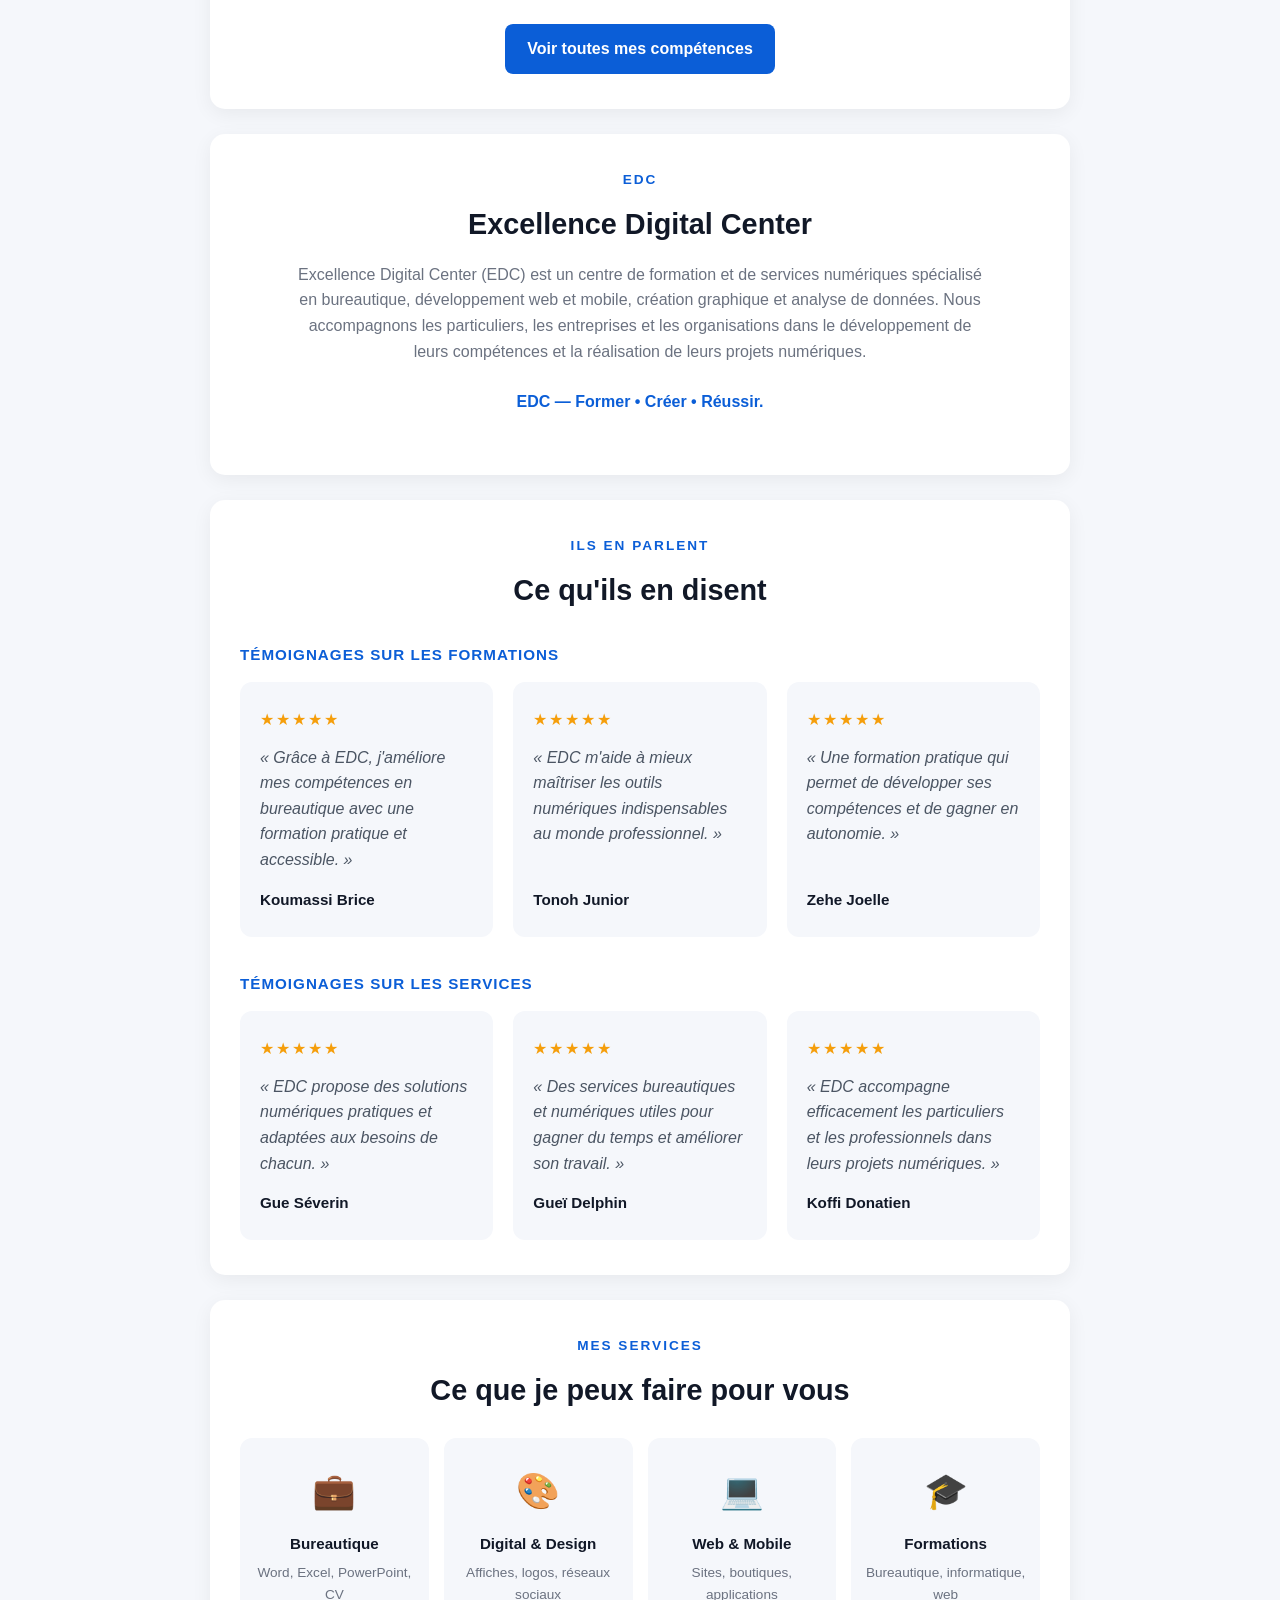
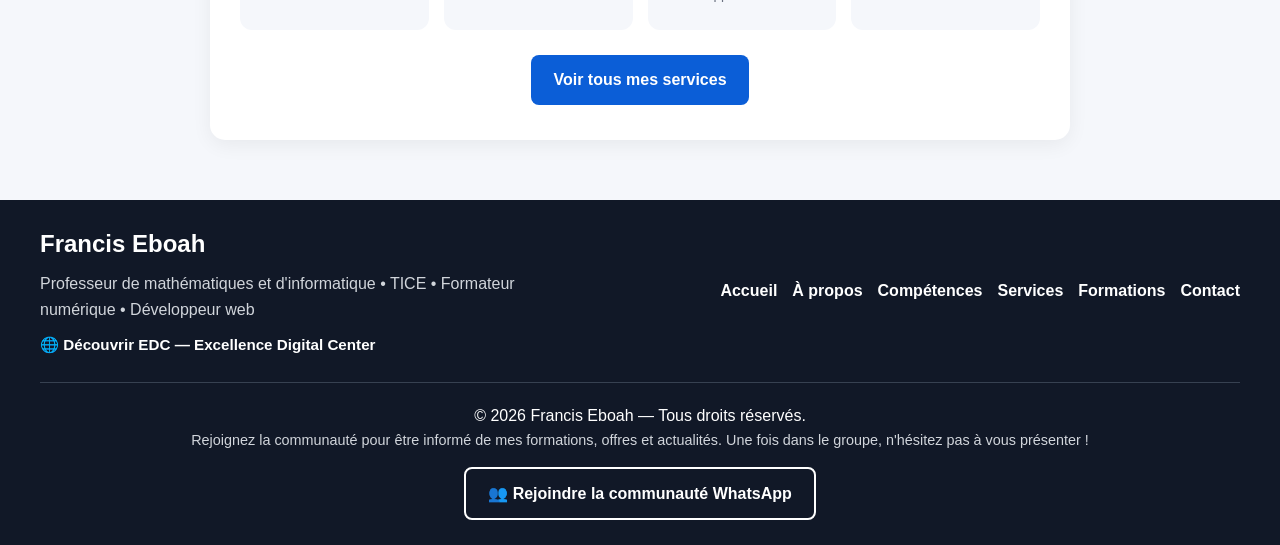
==== commit 490a4b08: "Add files via upload Amélioration du référencement Google : données structurées et mots-clés locaux" ====
--- a/index.html
+++ b/index.html
@@ -4,17 +4,61 @@
     <meta charset="UTF-8">
     <meta name="viewport" content="width=device-width, initial-scale=1.0">
 
-    <title>Francis Eboah | Portfolio professionnel</title>
-    <meta name="description" content="Portfolio de Francis Eboah : professeur de mathématiques et d'informatique, TICE, formateur numérique et développeur web.">
+    <title>Francis Eboah — Formateur numérique &amp; Développeur web, Korhogo</title>
+    <meta name="description" content="Francis Eboah, formateur numérique et développeur web à Korhogo et Sirasso (Côte d'Ivoire). Formations et services digitaux avec EDC.">
+    <link rel="canonical" href="https://franciseboah01.github.io/">
 
     <!-- Aperçu de partage (WhatsApp, Facebook...) -->
     <meta property="og:type" content="website">
-    <meta property="og:title" content="Francis Eboah | Portfolio professionnel">
-    <meta property="og:description" content="Portfolio de Francis Eboah : professeur de mathématiques et d'informatique, TICE, formateur numérique et développeur web.">
+    <meta property="og:title" content="Francis Eboah — Formateur numérique & Développeur web, Korhogo">
+    <meta property="og:description" content="Francis Eboah, formateur numérique et développeur web à Korhogo et Sirasso (Côte d'Ivoire). Formations et services digitaux avec EDC.">
     <meta property="og:image" content="https://franciseboah01.github.io/assets/og-image.png">
     <meta property="og:url" content="https://franciseboah01.github.io/">
     <meta property="og:locale" content="fr_FR">
     <meta name="twitter:card" content="summary_large_image">
+
+    <!-- Données structurées Google (référencement) -->
+    <script type="application/ld+json">
+    {
+        "@context": "https://schema.org",
+        "@graph": [
+            {
+                "@type": "Person",
+                "@id": "https://franciseboah01.github.io/#personne",
+                "name": "Francis Eboah",
+                "url": "https://franciseboah01.github.io/",
+                "image": "https://franciseboah01.github.io/assets/francis-eboah.png",
+                "jobTitle": ["Professeur de mathématiques et d'informatique", "Formateur numérique", "Développeur web"],
+                "worksFor": { "@id": "https://franciseboah01.github.io/#organisation" },
+                "address": {
+                    "@type": "PostalAddress",
+                    "addressLocality": "Sirasso",
+                    "addressRegion": "Korhogo",
+                    "addressCountry": "CI"
+                }
+            },
+            {
+                "@type": "EducationalOrganization",
+                "@id": "https://franciseboah01.github.io/#organisation",
+                "name": "Excellence Digital Center (EDC)",
+                "alternateName": "EDC",
+                "url": "https://franciseboah01.github.io/",
+                "logo": "https://franciseboah01.github.io/assets/icon-512.png",
+                "image": "https://franciseboah01.github.io/assets/og-image.png",
+                "description": "Centre de formation digitale et prestataire de services numériques à Korhogo et Sirasso : bureautique, développement web et mobile, marketing digital, intelligence artificielle, design graphique.",
+                "founder": { "@id": "https://franciseboah01.github.io/#personne" },
+                "address": {
+                    "@type": "PostalAddress",
+                    "addressLocality": "Sirasso",
+                    "addressRegion": "Korhogo",
+                    "addressCountry": "CI"
+                },
+                "areaServed": ["Korhogo", "Sirasso", "Côte d'Ivoire"],
+                "telephone": "+2250748746140"
+            }
+        ]
+    }
+    </script>
 
     <link rel="stylesheet" href="css/style.css">
     <script src="js/main.js" defer></script>
--- a/css/style.css
+++ b/css/style.css
@@ -208,6 +208,38 @@
    components/bottom-nav.html par js/main.js. */
 .bottom-nav {
     display: none;
+}
+
+/* Bouton WhatsApp flottant, ajouté par main.js sur toutes les pages.
+   z-index 998 : sous le header/la barre du bas (1000) mais au-dessus
+   du reste du contenu. Remonte au-dessus de la barre du bas sur mobile
+   (voir media query, section 10). */
+.whatsapp-flottant {
+    position: fixed;
+    right: 20px;
+    bottom: 24px;
+    width: 56px;
+    height: 56px;
+    background: var(--whatsapp);
+    border-radius: 50%;
+    display: flex;
+    align-items: center;
+    justify-content: center;
+    box-shadow: var(--ombre-survol);
+    z-index: 998;
+    transition: transform 0.15s, background 0.15s;
+}
+
+.whatsapp-flottant:hover,
+.whatsapp-flottant:focus-visible {
+    background: var(--whatsapp-fonce);
+    transform: scale(1.06);
+}
+
+.whatsapp-flottant svg {
+    width: 28px;
+    height: 28px;
+    fill: white;
 }
 
 
@@ -1353,6 +1385,19 @@
         padding: 6px 4px calc(6px + env(safe-area-inset-bottom));
     }
 
+    /* Le bouton flottant remonte au-dessus de la barre du bas (60px + marge) */
+    .whatsapp-flottant {
+        right: 16px;
+        bottom: calc(76px + env(safe-area-inset-bottom));
+        width: 50px;
+        height: 50px;
+    }
+
+    .whatsapp-flottant svg {
+        width: 24px;
+        height: 24px;
+    }
+
     .bottom-nav a {
         flex: 1;
         display: flex;
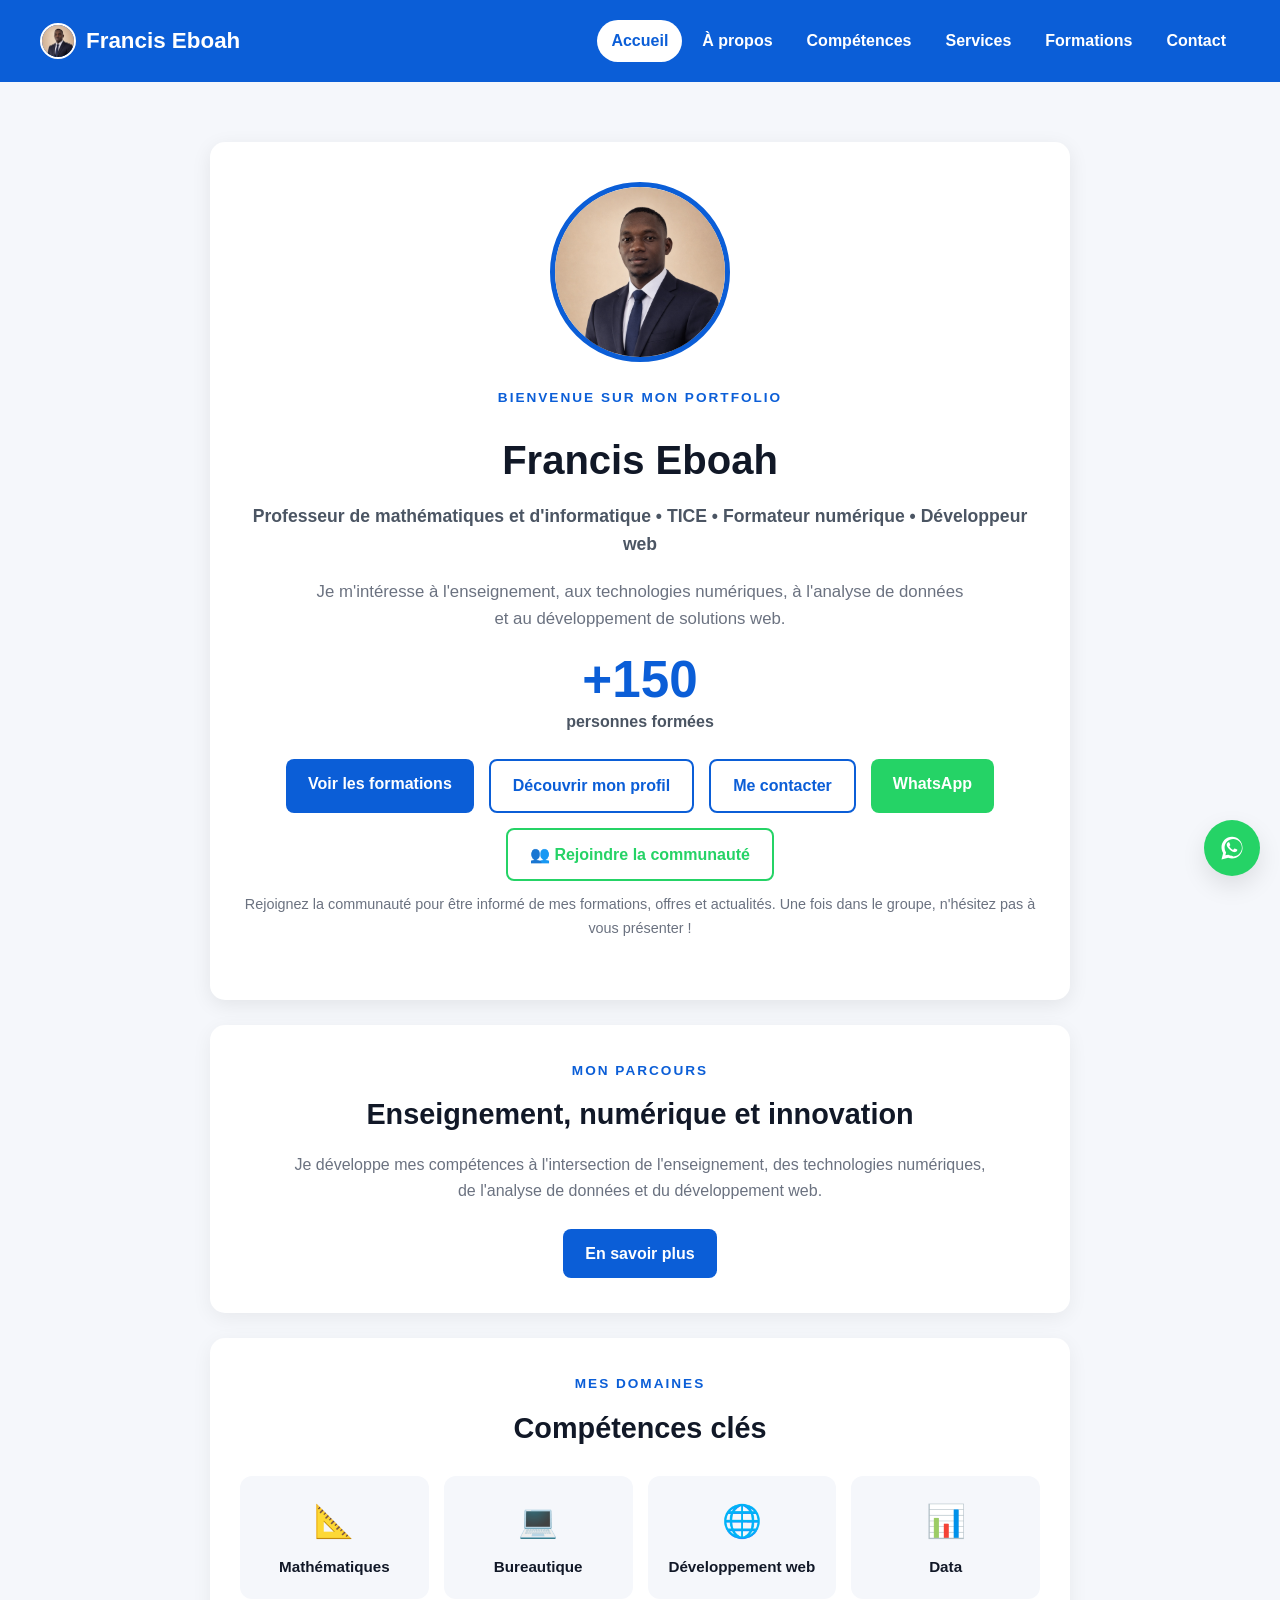
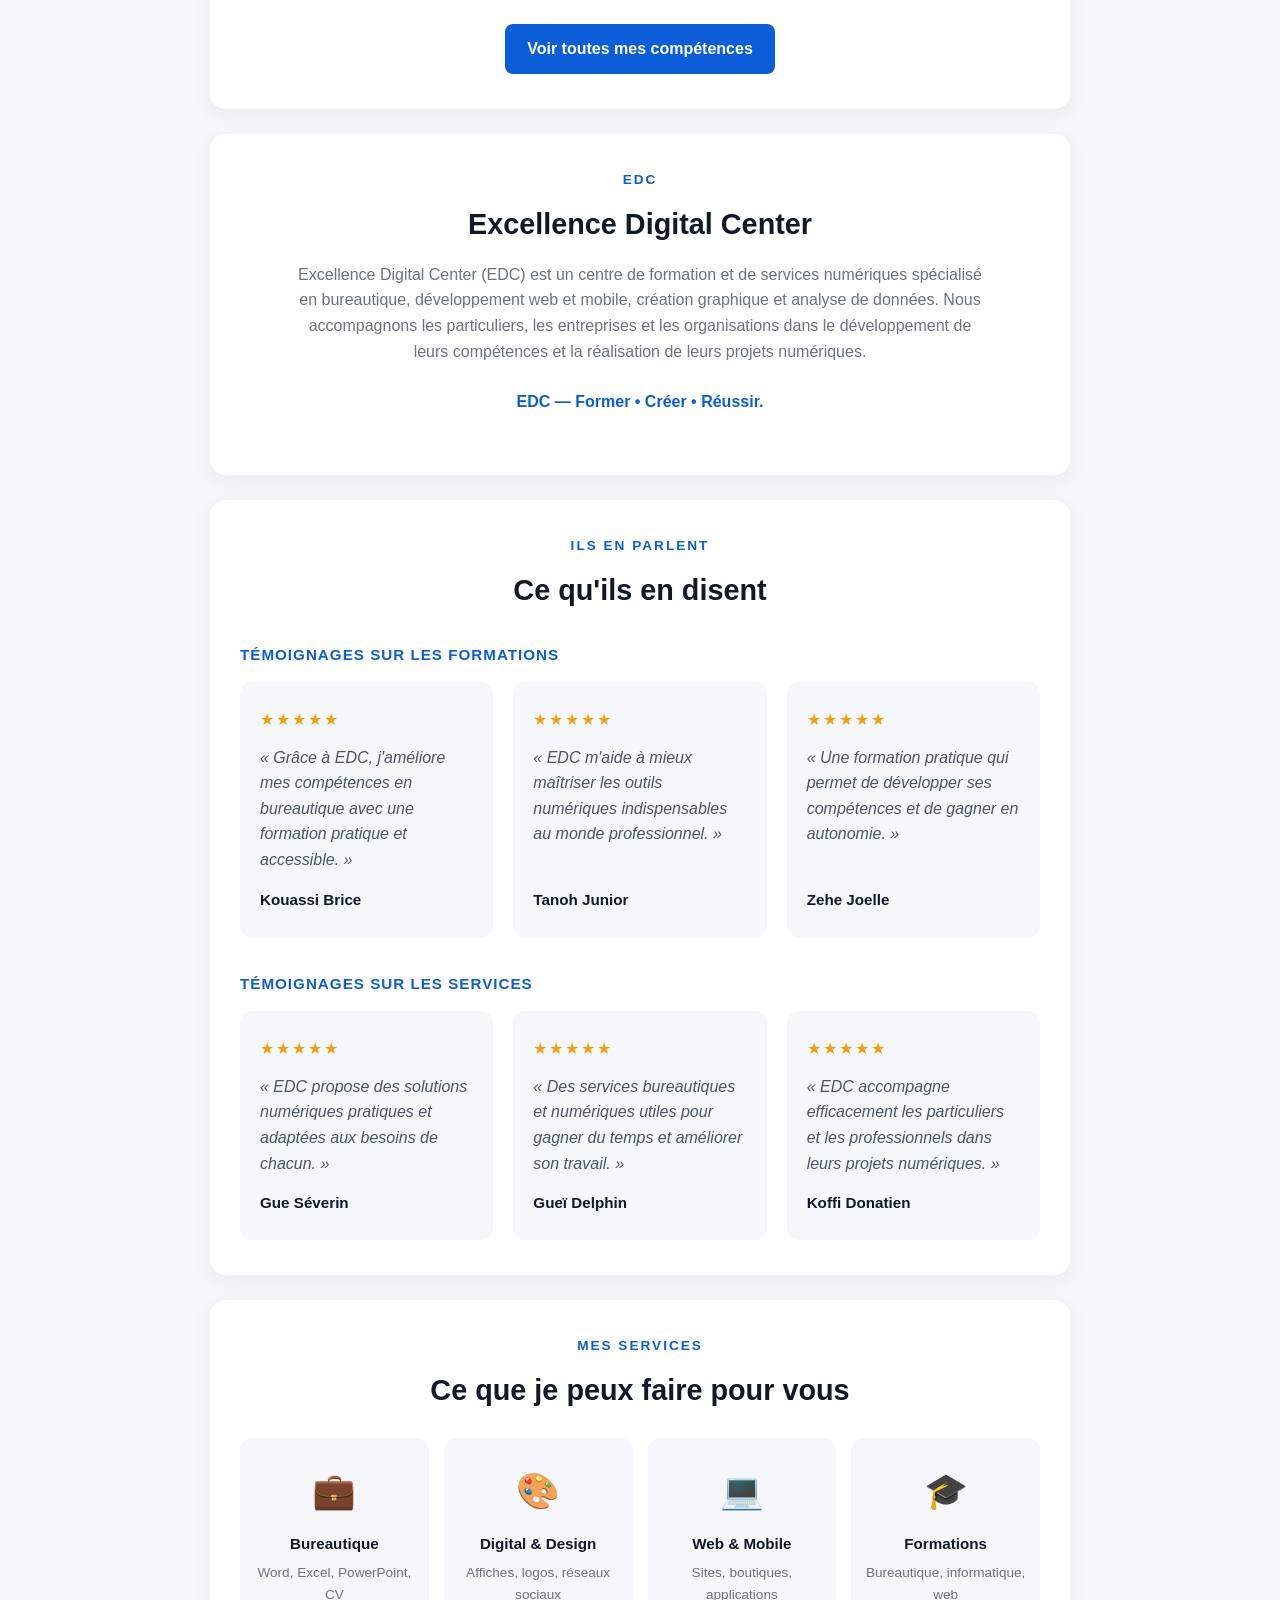
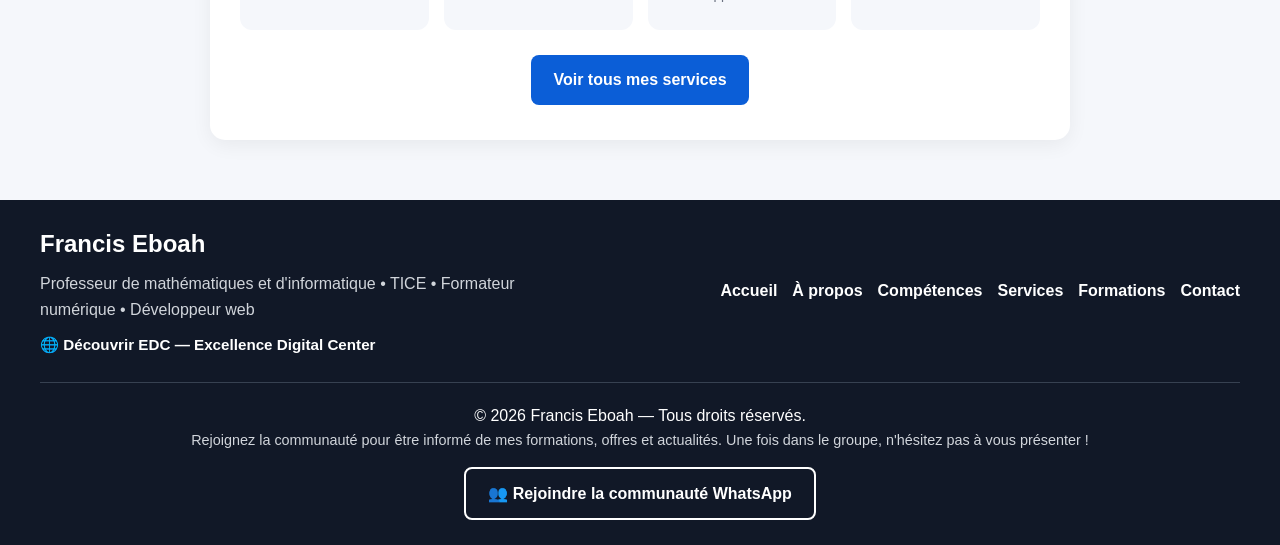
==== commit a3e21b9b: "Correct spelling of testimonial authors' names" ====
--- a/index.html
+++ b/index.html
@@ -7,6 +7,9 @@
     <title>Francis Eboah — Formateur numérique &amp; Développeur web, Korhogo</title>
     <meta name="description" content="Francis Eboah, formateur numérique et développeur web à Korhogo et Sirasso (Côte d'Ivoire). Formations et services digitaux avec EDC.">
     <link rel="canonical" href="https://franciseboah01.github.io/">
+
+    <!-- Vérification de propriété Google Search Console -->
+    <meta name="google-site-verification" content="S5eTXqmoDl9YQqp8Cw9Bj2Jd--20wyUVpKJLiNPo4qQ" />
 
     <!-- Aperçu de partage (WhatsApp, Facebook...) -->
     <meta property="og:type" content="website">
@@ -247,7 +250,7 @@
                         bureautique avec une formation pratique et accessible. »
                     </p>
                     <p class="testimonial-author">
-                        Koumassi Brice
+                        Kouassi Brice
                     </p>
                 </div>
 
@@ -258,7 +261,7 @@
                         indispensables au monde professionnel. »
                     </p>
                     <p class="testimonial-author">
-                        Tonoh Junior
+                        Tanoh Junior
                     </p>
                 </div>
 
--- a/css/style.css
+++ b/css/style.css
@@ -587,8 +587,13 @@
     margin-bottom: 10px;
 }
 
+.page-header p {
+    margin-bottom: 10px;
+}
+
 .page-header p:last-child {
     color: var(--texte-clair);
+    margin-bottom: 0;
 }
 
 /* Carte de contenu (page À propos, formulaire...) */
@@ -973,17 +978,29 @@
     background: var(--bleu-pale);
 }
 
-/* Case + titre alignés horizontalement, y compris sur mobile (le titre
-   revient à la ligne si besoin, la case ne bouge pas). */
+/* Ligne d'en-tête : case + titre à gauche (.formation-item-check),
+   bouton "Voir le programme" à droite (.formation-item-toggle). Les
+   détails (.formation-item-details) sont repliés par défaut pour éviter
+   un défilement trop long : main.js ajoute la classe "ouverte" au clic
+   sur le bouton. */
 .formation-item-header {
+    display: flex;
+    flex-wrap: wrap;
+    align-items: flex-start;
+    gap: 8px 12px;
+}
+
+.formation-item-check {
     display: flex;
     align-items: flex-start;
     gap: 12px;
-    font-weight: normal;   /* annule le gras hérité de "label" */
+    flex: 1 1 200px;        /* passe sur sa propre ligne si trop à l'étroit */
+    min-width: 0;
+    font-weight: normal;    /* annule le gras hérité de "label" */
     cursor: pointer;
 }
 
-.formation-item-header input[type="checkbox"] {
+.formation-item-check input[type="checkbox"] {
     width: 22px;
     height: 22px;
     margin-top: 2px;
@@ -999,9 +1016,39 @@
     line-height: 1.3;
 }
 
+.formation-item-toggle {
+    display: flex;
+    align-items: center;
+    gap: 4px;
+    flex-shrink: 0;
+    margin-left: auto;      /* reste aligné à droite, même si replié sur sa propre ligne */
+    background: none;
+    border: none;
+    color: var(--bleu);
+    font-size: 0.85rem;
+    font-weight: 600;
+    cursor: pointer;
+    padding: 2px 0;
+    white-space: nowrap;
+}
+
+.formation-item-toggle .chevron {
+    display: inline-block;
+    transition: transform 0.2s;
+}
+
+.formation-item.ouverte .formation-item-toggle .chevron {
+    transform: rotate(180deg);
+}
+
 .formation-item-details {
+    display: none;
     margin-top: 10px;
     padding-left: 34px;    /* aligné sous le titre, pas sous la case */
+}
+
+.formation-item.ouverte .formation-item-details {
+    display: block;
 }
 
 .formation-item-objectif {
